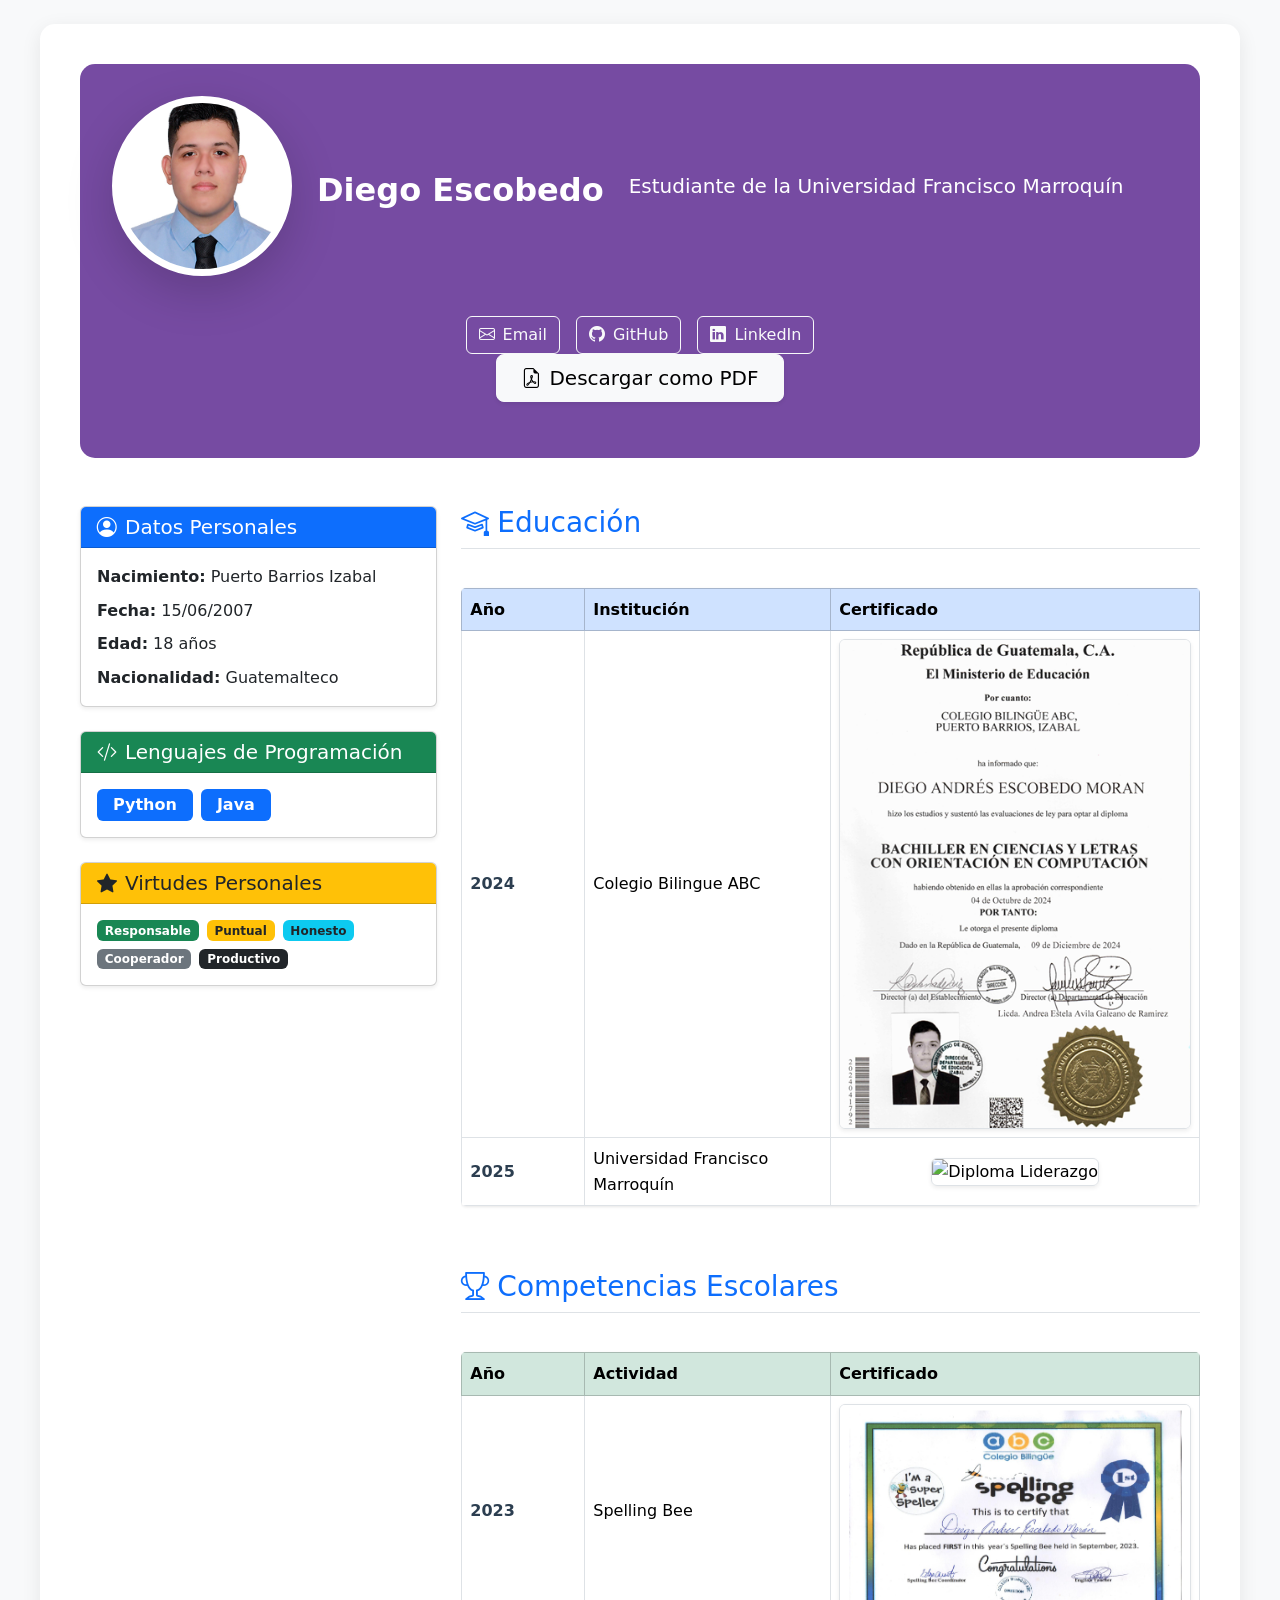
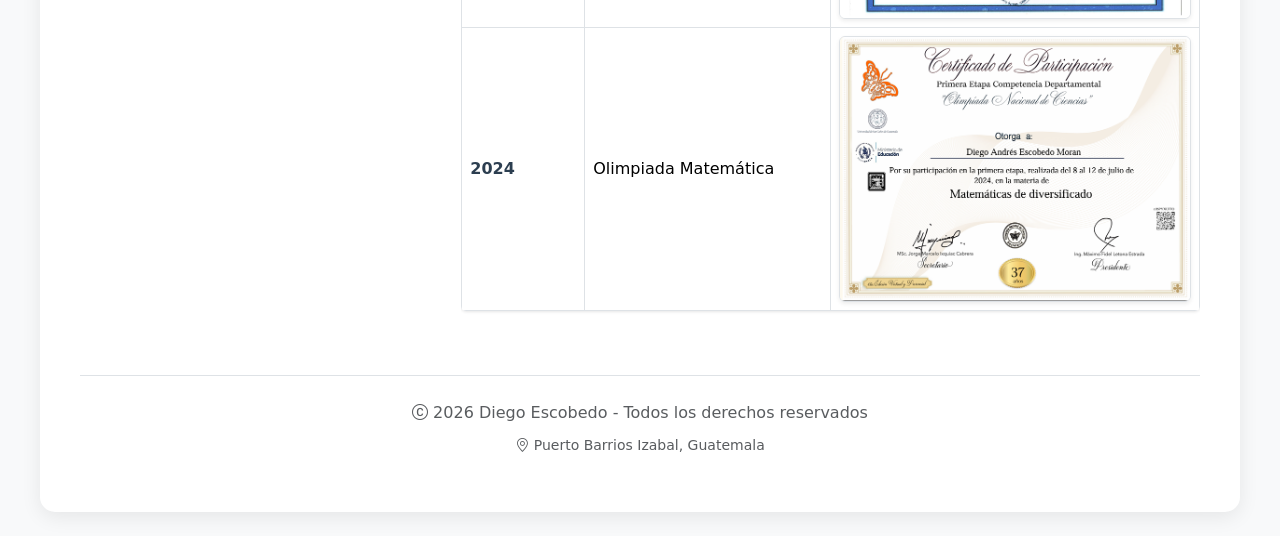
==== index.html @ 965adc49 "Downolad button added" ====
<!DOCTYPE html>
<html lang="es">
<head>
    <meta charset="UTF-8">
    <meta name="viewport" content="width=device-width, initial-scale=1.0">
    <title>CV - Diego Escobedo</title>
    
    <!-- Bootstrap 5.3.3 CSS -->
    <link href="https://cdn.jsdelivr.net/npm/bootstrap@5.3.3/dist/css/bootstrap.min.css" rel="stylesheet">
    <link rel="stylesheet" href="https://cdn.jsdelivr.net/npm/bootstrap-icons@1.11.1/font/bootstrap-icons.css">
    <link rel="stylesheet" href="css/styles.css">
</head>
<body class="py-4">
    <div class="container py-4">
        <header class="cv-header text-white mb-5">
            <div class="profile text-center mb-4">
                <img src="img/Diego Escobedo.jpg" alt="Foto de Diego Escobedo" 
                     class="profile-img img-thumbnail rounded-circle border border-3 border-white shadow-lg mb-3">
                <h1 class="display-5 fw-bold">Diego Escobedo</h1>
                <p class="lead">Estudiante de la Universidad Francisco Marroquín</p>
            </div>

            <!-- Menú de Contacto -->
            <nav class="contact-nav d-flex justify-content-center flex-wrap gap-3">
                <a href="mailto:diego.escobedo@ufm.edu" class="btn btn-outline-light">
                    <i class="bi bi-envelope me-2"></i>Email
                </a>
                <a href="https://github.com/Diego-Escobedo123" target="_blank" class="btn btn-outline-light">
                    <i class="bi bi-github me-2"></i>GitHub
                </a>
                <a href="https://www.linkedin.com/" target="_blank" class="btn btn-outline-light">
                    <i class="bi bi-linkedin me-2"></i>LinkedIn
                </a>
            </nav>

            <!-- PDF Download Button -->
        <div class="text-center mb-4">
            <button class="btn btn-light btn-lg px-4 shadow-sm" id="downloadPdf">
                <i class="bi bi-file-earmark-pdf me-2"></i>Descargar como PDF
            </button>
        </div>
        </header>

        <main class="row g-4">
            <aside class="col-lg-4">
                <div class="card shadow-sm mb-4">
                    <div class="card-header bg-primary text-white">
                        <h3 class="card-title h5 mb-0">
                            <i class="bi bi-person-circle me-2"></i>Datos Personales
                        </h3>
                    </div>
                    <div class="card-body">
                        <ul class="list-unstyled mb-0">
                            <li class="mb-2"><strong>Nacimiento:</strong> Puerto Barrios Izabal</li>
                            <li class="mb-2"><strong>Fecha:</strong> 15/06/2007</li>
                            <li class="mb-2"><strong>Edad:</strong> 18 años</li>
                            <li><strong>Nacionalidad:</strong> Guatemalteco</li>
                        </ul>
                    </div>
                </div>

                <!-- Tarjetas de Habilidades -->
                <div class="card shadow-sm mb-4">
                    <div class="card-header bg-success text-white">
                        <h3 class="card-title h5 mb-0">
                            <i class="bi bi-code-slash me-2"></i>Lenguajes de Programación
                        </h3>
                    </div>
                    <div class="card-body">
                        <div class="d-flex flex-wrap gap-2">
                            <span class="badge bg-primary py-2 px-3 fs-6">Python</span>
                            <span class="badge bg-primary py-2 px-3 fs-6">Java</span>
                        </div>
                    </div>
                </div>

                <!-- Tarjetas de Virtudes -->
                <div class="card shadow-sm">
                    <div class="card-header bg-warning text-dark">
                        <h3 class="card-title h5 mb-0">
                            <i class="bi bi-star-fill me-2"></i>Virtudes Personales
                        </h3>
                    </div>
                    <div class="card-body">
                        <div class="d-flex flex-wrap gap-2">
                            <span class="badge bg-success">Responsable</span>
                            <span class="badge bg-warning text-dark">Puntual</span>
                            <span class="badge bg-info text-dark">Honesto</span>
                            <span class="badge bg-secondary">Cooperador</span>
                            <span class="badge bg-dark">Productivo</span>
                        </div>
                    </div>
                </div>
            </aside>

            <div class="col-lg-8">
                <!-- Sección de Educación -->
                <section class="education mb-5">
                    <h2 class="h3 mb-4 text-primary border-bottom pb-2">
                        <i class="bi bi-mortarboard me-2"></i>Educación
                    </h2>
                    
                    <div class="table-responsive">
                        <table class="table table-hover table-bordered align-middle">
                            <thead class="table-primary">
                                <tr>
                                    <th scope="col" class="col-2">Año</th>
                                    <th scope="col" class="col-4">Institución</th>
                                    <th scope="col" class="col-6">Certificado</th>
                                </tr>
                            </thead>
                            <tbody>
                                <tr>
                                    <td class="fw-bold">2024</td>
                                    <td>Colegio Bilingue ABC</td>
                                    <td class="text-center">
                                        <img src="img/TituloColegio.png" alt="Título Bachillerato" 
                                             class="certificate-img img-fluid rounded shadow-sm border">
                                    </td>
                                </tr>
                                <tr>
                                    <td class="fw-bold">2025</td>
                                    <td>Universidad Francisco Marroquín</td>
                                    <td class="text-center">
                                        <img src="img/Diplomaliderazgo.png" alt="Diploma Liderazgo" 
                                             class="certificate-img img-fluid rounded shadow-sm border">
                                    </td>
                                </tr>
                            </tbody>
                        </table>
                    </div>
                </section>

                <!-- Sección de Competencias -->
                <section class="competences">
                    <h2 class="h3 mb-4 text-primary border-bottom pb-2">
                        <i class="bi bi-trophy me-2"></i>Competencias Escolares
                    </h2>
                    
                    <div class="table-responsive">
                        <table class="table table-hover table-bordered align-middle">
                            <thead class="table-success">
                                <tr>
                                    <th scope="col" class="col-2">Año</th>
                                    <th scope="col" class="col-4">Actividad</th>
                                    <th scope="col" class="col-6">Certificado</th>
                                </tr>
                            </thead>
                            <tbody>
                                <tr>
                                    <td class="fw-bold">2023</td>
                                    <td>Spelling Bee</td>
                                    <td class="text-center">
                                        <img src="img/spellingbee.png" alt="Certificado Spelling Bee" 
                                             class="certificate-img img-fluid rounded shadow-sm border">
                                    </td>
                                </tr>
                                <tr>
                                    <td class="fw-bold">2024</td>
                                    <td>Olimpiada Matemática</td>
                                    <td class="text-center">
                                        <img src="img/olimpiadamatematica.png" alt="Certificado Olimpiada" 
                                             class="certificate-img img-fluid rounded shadow-sm border">
                                    </td>
                                </tr>
                            </tbody>
                        </table>
                    </div>
                </section>
            </div>
        </main>

        <!-- Pie de página -->
        <footer class="footer mt-5 pt-4 border-top">
            <div class="text-center">
                <p class="text-muted mb-2">
                    <i class="bi bi-c-circle"></i> 2026 Diego Escobedo - Todos los derechos reservados
                </p>
                <p class="text-muted small">
                    <i class="bi bi-geo-alt"></i> Puerto Barrios Izabal, Guatemala
                </p>
            </div>
        </footer>
    </div>

    <script src="https://cdn.jsdelivr.net/npm/bootstrap@5.3.3/dist/js/bootstrap.bundle.min.js"></script>
</body>
</html>
---- css/styles.css ----
/* Estilos iniciales */

* {
    margin: 0;
    padding: 0;
    box-sizing: border-box;
}

body {
    font-family: 'Segoe UI', system-ui, -apple-system, sans-serif;
    line-height: 1.6;
    color: #333;
    background-color: #f8f9fa;
    padding: 20px;
}

.container {
    max-width: 1200px;
    margin: 0 auto;
    background: white;
    border-radius: 15px;
    padding: 40px !important;
    box-shadow: 0 5px 20px rgba(0,0,0,0.08);
}

/* Cabecera */
.cv-header {
    background: linear-gradient(135deg, #667eea, 0%, #764ba2 100%);
    border-radius: 15px;
    padding: 2rem;
    margin-bottom: 2rem;
    text-align: center;
}

.profile-img {
    width: 180px;
    height: 180px;
    object-fit: cover;
    object-position: center;
}

/* Secciones */
.section {
    margin-bottom: 30px;
    padding: 20px;
    background: #f9f9f9;
    border-radius: 5px;
}

.section h2 {
    color: #2c3e50;
    margin-bottom: 15px;
    padding-bottom: 10px;
    border-bottom: 2px solid #3498db;
}

/* Listas */
.section ul {
    list-style-position: inside;
    padding-left: 10px;
}

.section li {
    margin-bottom: 8px;
    padding-left: 10px;
}

/* Tablas */
table {
    width: 100%;
    border-collapse: collapse;
    margin-top: 15px;
}

th, td {
    padding: 12px;
    text-align: left;
    border-bottom: 1px solid #ddd;
}

td:first-child {
    font-weight: bold;
    color: #2c3e50;
}

.certificate {
    max-width: 200px;
    height: auto;
    border-radius: 5px;
    border: 1px solid #ddd;
}

/* Pie de página */
.footer {
    text-align: center;
    margin-top: 40px;
    padding-top: 20px;
    border-top: 2px solid #3498db;
    color: #666;
}

/* Estilos de elementos HTML */

.main-content {
    margin: 30px 0;
}

.sidebar {
    margin-bottom: 30px;
}

.personal-info li strong {
    color: #2c3e50;
    min-width: 120px;
    display: inline-block;
}

.skills ul, .virtues ul {
    display: flex;
    flex-wrap: wrap;
    gap: 10px;
}

.skills li, .virtues li {
    background: #3498db;
    color: white;
    padding: 8px 15px;
    border-radius: 20px;
    list-style: none;
}

.education table, .competences table {
    background: white;
    border-radius: 5px;
    overflow: hidden;
    box-shadow: 0 1px 3px rgba(0,0,0,0.1);
}

.education tr, .competences tr {
    transition: background 0.3s;
}

.education tr:hover, .competences tr:hover {
    background: #f0f8ff;
}

/* Uso de Flexbox en la cabecera para el contacto */

.header {
    display: flex;
    flex-direction: column;
    align-items: center;
}

.main-content {
    display: grid;
    grid-template-columns: 1fr;
    gap: 30px;
}

.contact-nav {
    display: flex;
    flex-direction: row;
    justify-content: center;
    align-items: center;
    flex-wrap: wrap;
}

.footer {
    display: flex;
    justify-content: center;
    align-items: center;
}

@media (min-width: 1024px) {
    .main-content {
        grid-template-columns: 1fr 2fr;
        gap: 40px;
    }

    .sidebar {
        display: flex;
        flex-direction: column;
        gap: 25px;
    }
}

/* Diseño responsivo móvil */

@media (max-width: 480px) {
    body {
        padding: 10px;
    }

    .container {
        padding: 15px;
    }

    .profile img {
        width: 120px;
        height: 120px;
    }

    .profile h1 {
        font-size: 24px;
    }

    .contact-nav {
        flex-direction: column;
        gap: 10px;
        width: 100%;
    }

    .contact-nav a {
        width: 100%;
        text-align: center;
    }

    .section {
        padding: 15px;
    }

    table {
        display: block;
        overflow-x: auto;
    }

    th, td {
        padding: 8px;
        font-size: 14px;
    }

    .certificate {
        max-width: 120px;
    }

    .skills ul, .virtues ul {
        justify-content: center;
    }
}

/* Diseño responsivo en tablets */

@media (min-width: 481px) and (max-width: 768px) {
    .container {
        padding: 25px;
    }

    .main-content {
        grid-template-columns: 1fr;
        gap: 25px;
    }

    .profile {
        display: flex;
        align-items: center;
        justify-content: center;
        gap: 20px;
        text-align: left;
    }

    .profile img {
        width: 120px;
        height: 120px;
        margin-bottom: 0;
    }

    .contact-nav {
        padding: 12px 15px;
    }

    .section {
        padding: 25px;
    }

    .certificate {
        max-width: 180px;
    }
}

/* Diseño de escritorio responsivo */
@media (min-width: 1024px) {
    body {
        padding: 40px;
    }
    
    .container {
        padding: 40px;
    }
    
    .header {
        flex-direction: row;
        justify-content: space-between;
        align-items: center;
        text-align: left;
    }
    
    .profile {
        display: flex;
        align-items: center;
        gap: 25px;
        margin-bottom: 0;
    }
    
    .profile h1 {
        font-size: 32px;
    }
    
    .main-content {
        grid-template-columns: 1fr 2fr;
        gap: 40px;
    }
    
    .contact-nav {
        justify-content: flex-end;
    }
    
    .section {
        padding: 30px;
    }
    
    .certificate {
        max-width: 250px;
        transition: transform 0.3s;
    }
    
    .certificate:hover {
        transform: scale(1.05);
    }
    
    .education table, .competences table {
        width: 100%;
    }
    
    th, td {
        padding: 15px;
    }
}
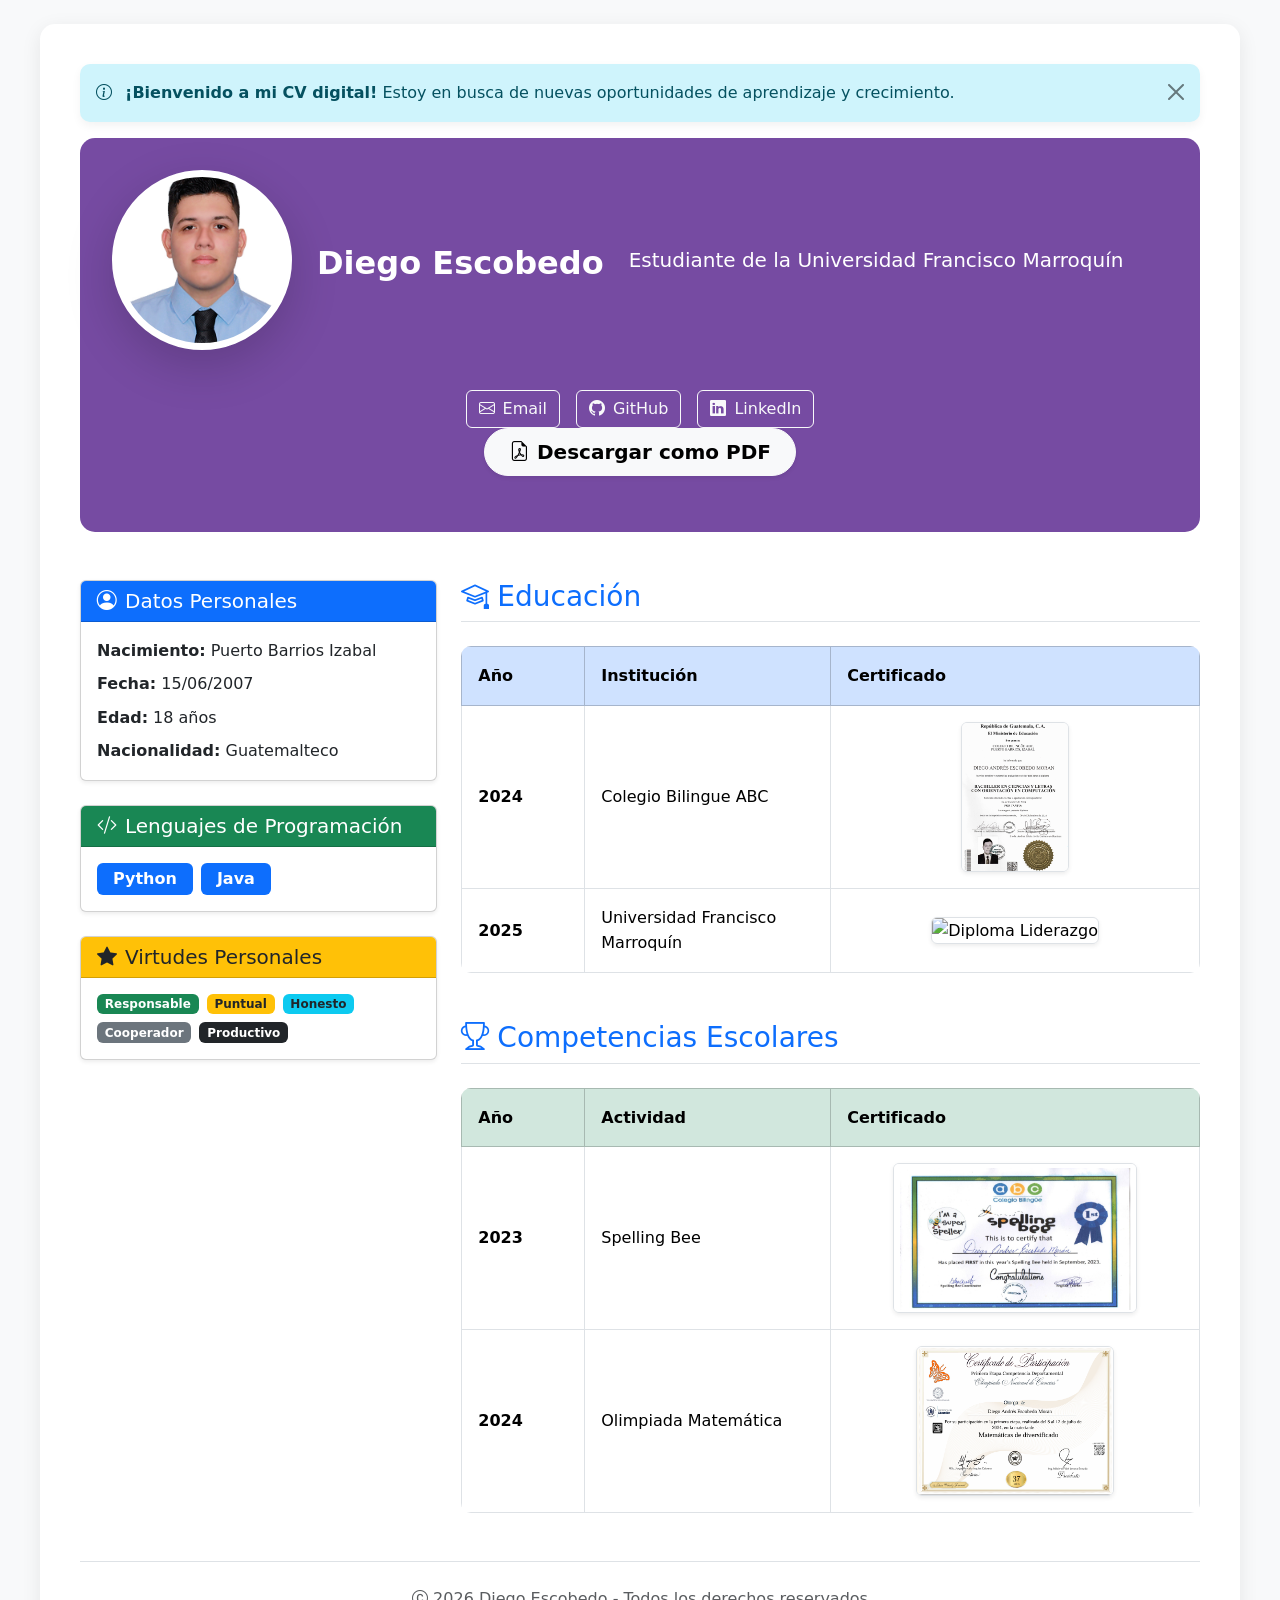
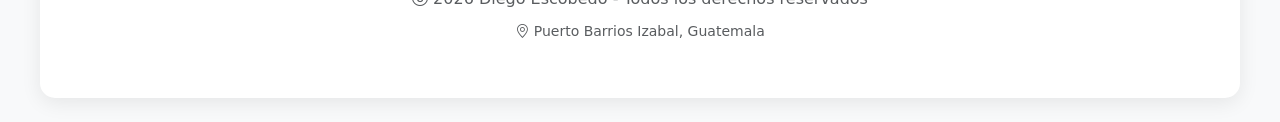
==== commit eeb6e7a0: "Bootstrap tables" ====
--- a/index.html
+++ b/index.html
@@ -12,6 +12,11 @@
 </head>
 <body class="py-4">
     <div class="container py-4">
+    <div class="alert alert-info alert-dismissible fade show" role="alert">
+        <i class="bi bi-info-circle me-2"></i>
+        <strong>¡Bienvenido a mi CV digital!</strong> Estoy en busca de nuevas oportunidades de aprendizaje y crecimiento.
+        <button type="button" class="btn-close" data-bs-dismiss="alert"></button>
+    </div>
         <header class="cv-header text-white mb-5">
             <div class="profile text-center mb-4">
                 <img src="img/Diego Escobedo.jpg" alt="Foto de Diego Escobedo" 
--- a/css/styles.css
+++ b/css/styles.css
@@ -39,6 +39,24 @@
     object-position: center;
 }
 
+/* Botón de descarga PDF */
+#downloadPdf {
+    border-radius: 30px;
+    font-weight: 600;
+    transition: all 0.3s ease;
+}
+
+#downloadPdf:hover {
+    transform: translateY(-2px);
+    box-shadow: 0 8px 15px rgba(0,0,0,0.1);
+}
+
+.alert {
+    border-radius: 10px;
+    border: none;
+    box-shadow: 0 4px 10px rgba(0,0,0,0.05);
+}
+
 /* Secciones */
 .section {
     margin-bottom: 30px;
@@ -66,28 +84,42 @@
 }
 
 /* Tablas */
-table {
-    width: 100%;
-    border-collapse: collapse;
-    margin-top: 15px;
-}
-
-th, td {
-    padding: 12px;
-    text-align: left;
-    border-bottom: 1px solid #ddd;
-}
-
-td:first-child {
-    font-weight: bold;
-    color: #2c3e50;
-}
-
-.certificate {
-    max-width: 200px;
+.table-responsive {
+    border-radius: 10px;
+    overflow: hidden;
+}
+
+.table {
+    margin-bottom: 0;
+}
+
+.table th {
+    font-weight: 600;
+    padding: 1rem;
+}
+
+.table td {
+    padding: 1rem;
+    vertical-align: middle;
+}
+
+.table-hover tbody tr:hover {
+    background-color: rgba(0, 123, 255, 0.05);
+}
+
+/* Certificados */
+.certificate-img {
+    max-width: 100%;
     height: auto;
-    border-radius: 5px;
-    border: 1px solid #ddd;
+    max-height: 150px;
+    border-radius: 8px;
+    box-shadow: 0 3px 10px rgba(0,0,0,0.1);
+    border: 1px solid #dee2e6 !important;
+    transition: transform 0.3s ease;
+}
+
+.certificate-img:hover {
+    transform: scale(1.03);
 }
 
 /* Pie de página */
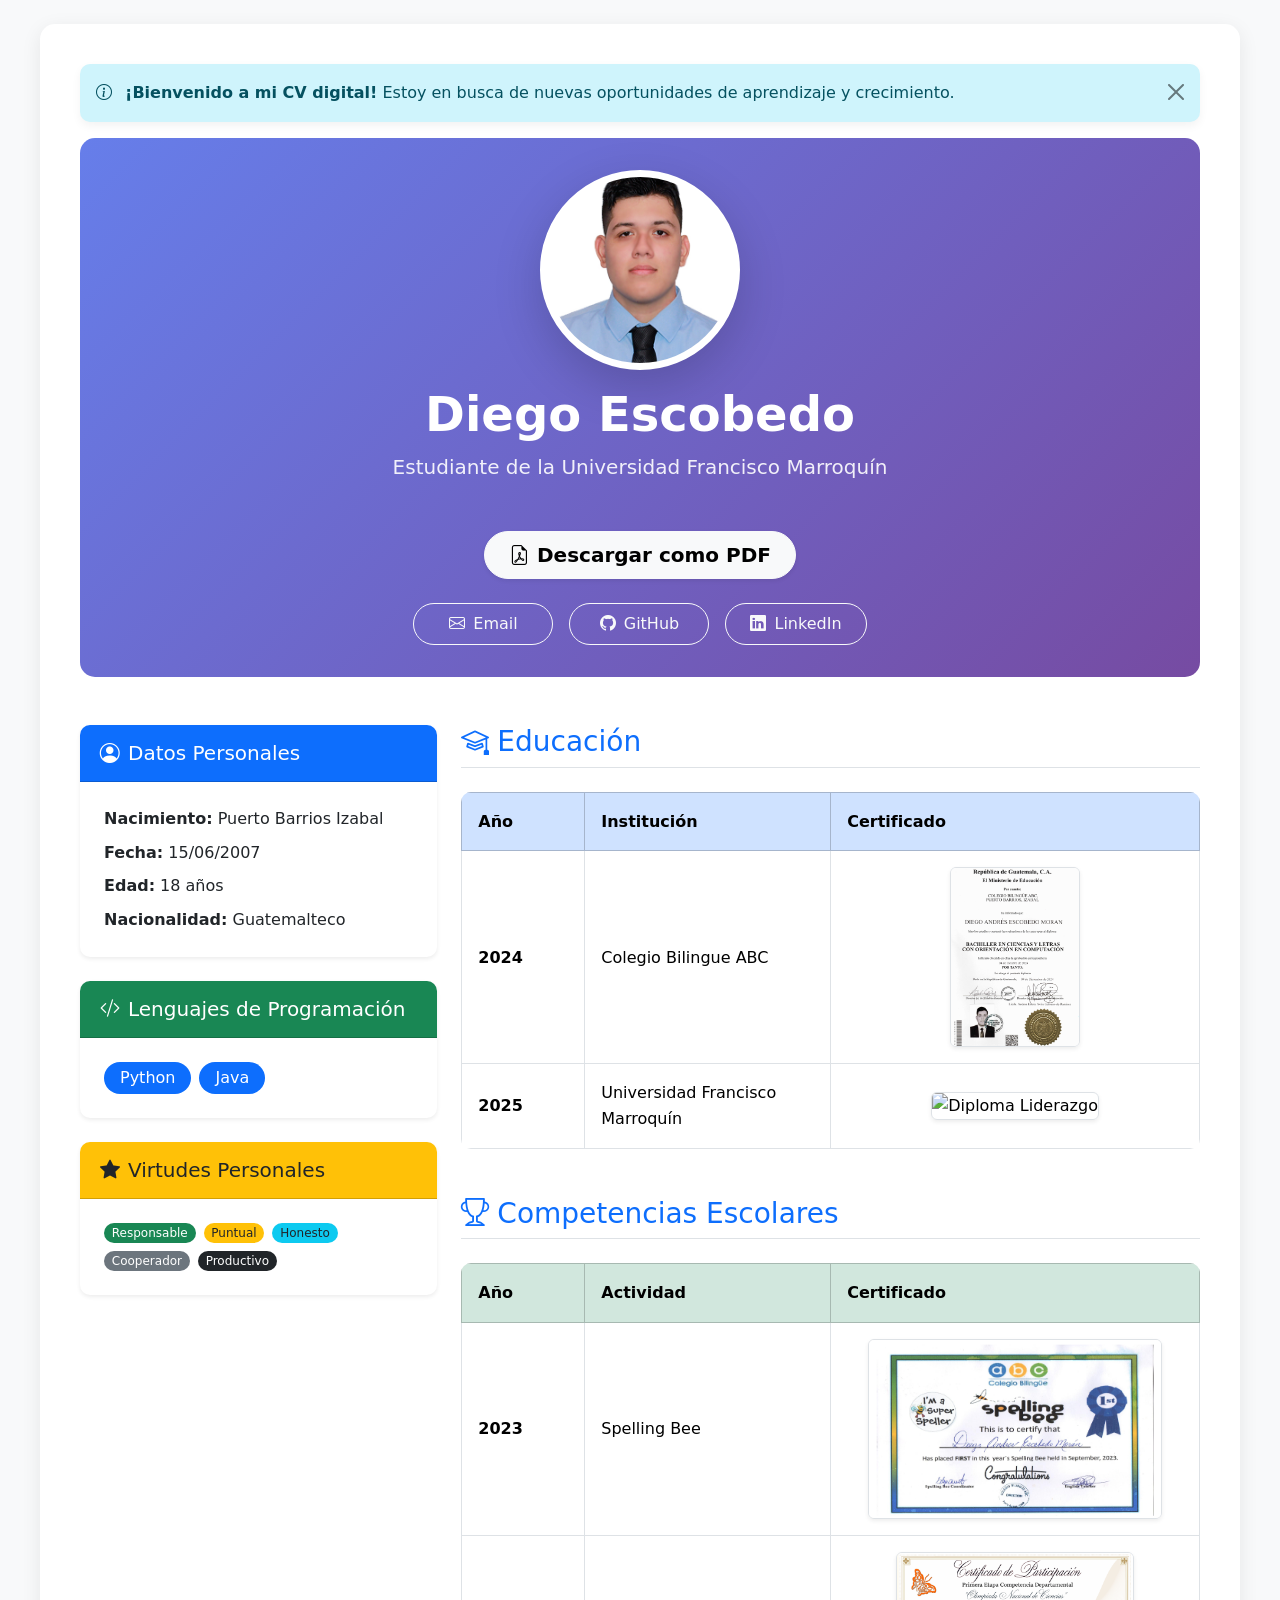
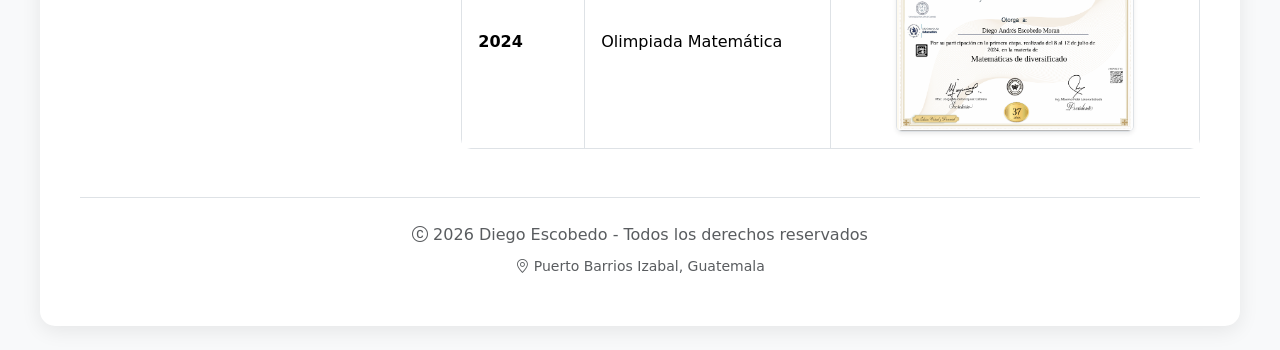
==== commit 40fef9fa: "Cards and Badges" ====
--- a/index.html
+++ b/index.html
@@ -12,11 +12,12 @@
 </head>
 <body class="py-4">
     <div class="container py-4">
-    <div class="alert alert-info alert-dismissible fade show" role="alert">
-        <i class="bi bi-info-circle me-2"></i>
-        <strong>¡Bienvenido a mi CV digital!</strong> Estoy en busca de nuevas oportunidades de aprendizaje y crecimiento.
-        <button type="button" class="btn-close" data-bs-dismiss="alert"></button>
-    </div>
+        <div class="alert alert-info alert-dismissible fade show" role="alert">
+            <i class="bi bi-info-circle me-2"></i>
+            <strong>¡Bienvenido a mi CV digital!</strong> Estoy en busca de nuevas oportunidades de aprendizaje y crecimiento.
+            <button type="button" class="btn-close" data-bs-dismiss="alert"></button>
+        </div>
+
         <header class="cv-header text-white mb-5">
             <div class="profile text-center mb-4">
                 <img src="img/Diego Escobedo.jpg" alt="Foto de Diego Escobedo" 
@@ -25,7 +26,13 @@
                 <p class="lead">Estudiante de la Universidad Francisco Marroquín</p>
             </div>
 
-            <!-- Menú de Contacto -->
+            <div class="text-center mb-4">
+                <button class="btn btn-light btn-lg px-4 shadow-sm" id="downloadPdf">
+                    <i class="bi bi-file-earmark-pdf me-2"></i>Descargar como PDF
+                </button>
+            </div>
+
+            <!-- Menú de contacto -->
             <nav class="contact-nav d-flex justify-content-center flex-wrap gap-3">
                 <a href="mailto:diego.escobedo@ufm.edu" class="btn btn-outline-light">
                     <i class="bi bi-envelope me-2"></i>Email
@@ -37,13 +44,6 @@
                     <i class="bi bi-linkedin me-2"></i>LinkedIn
                 </a>
             </nav>
-
-            <!-- PDF Download Button -->
-        <div class="text-center mb-4">
-            <button class="btn btn-light btn-lg px-4 shadow-sm" id="downloadPdf">
-                <i class="bi bi-file-earmark-pdf me-2"></i>Descargar como PDF
-            </button>
-        </div>
         </header>
 
         <main class="row g-4">
@@ -64,7 +64,7 @@
                     </div>
                 </div>
 
-                <!-- Tarjetas de Habilidades -->
+                <!-- Tarjetas de habilidades -->
                 <div class="card shadow-sm mb-4">
                     <div class="card-header bg-success text-white">
                         <h3 class="card-title h5 mb-0">
@@ -79,7 +79,7 @@
                     </div>
                 </div>
 
-                <!-- Tarjetas de Virtudes -->
+                <!-- Tarjetas de virtudes -->
                 <div class="card shadow-sm">
                     <div class="card-header bg-warning text-dark">
                         <h3 class="card-title h5 mb-0">
@@ -99,7 +99,6 @@
             </aside>
 
             <div class="col-lg-8">
-                <!-- Sección de Educación -->
                 <section class="education mb-5">
                     <h2 class="h3 mb-4 text-primary border-bottom pb-2">
                         <i class="bi bi-mortarboard me-2"></i>Educación
@@ -175,7 +174,7 @@
             </div>
         </main>
 
-        <!-- Pie de página -->
+        <!-- Footer -->
         <footer class="footer mt-5 pt-4 border-top">
             <div class="text-center">
                 <p class="text-muted mb-2">
@@ -187,7 +186,5 @@
             </div>
         </footer>
     </div>
-
-    <script src="https://cdn.jsdelivr.net/npm/bootstrap@5.3.3/dist/js/bootstrap.bundle.min.js"></script>
 </body>
 </html>
--- a/css/styles.css
+++ b/css/styles.css
@@ -1,5 +1,3 @@
-/* Estilos iniciales */
-
 * {
     margin: 0;
     padding: 0;
@@ -23,9 +21,9 @@
     box-shadow: 0 5px 20px rgba(0,0,0,0.08);
 }
 
-/* Cabecera */
+/* Cabecera y perfil */
 .cv-header {
-    background: linear-gradient(135deg, #667eea, 0%, #764ba2 100%);
+    background: linear-gradient(135deg, #667eea 0%, #764ba2 100%);
     border-radius: 15px;
     padding: 2rem;
     margin-bottom: 2rem;
@@ -39,72 +37,25 @@
     object-position: center;
 }
 
-/* Botón de descarga PDF */
-#downloadPdf {
-    border-radius: 30px;
-    font-weight: 600;
+/* Componentes de tarjetas */
+.card {
+    border: none;
+    border-radius: 10px;
     transition: all 0.3s ease;
 }
 
-#downloadPdf:hover {
-    transform: translateY(-2px);
-    box-shadow: 0 8px 15px rgba(0,0,0,0.1);
-}
-
-.alert {
-    border-radius: 10px;
-    border: none;
-    box-shadow: 0 4px 10px rgba(0,0,0,0.05);
-}
-
-/* Secciones */
-.section {
-    margin-bottom: 30px;
-    padding: 20px;
-    background: #f9f9f9;
-    border-radius: 5px;
-}
-
-.section h2 {
-    color: #2c3e50;
-    margin-bottom: 15px;
-    padding-bottom: 10px;
-    border-bottom: 2px solid #3498db;
-}
-
-/* Listas */
-.section ul {
-    list-style-position: inside;
-    padding-left: 10px;
-}
-
-.section li {
-    margin-bottom: 8px;
-    padding-left: 10px;
-}
-
-/* Tablas */
-.table-responsive {
-    border-radius: 10px;
-    overflow: hidden;
-}
-
-.table {
-    margin-bottom: 0;
-}
-
-.table th {
-    font-weight: 600;
-    padding: 1rem;
-}
-
-.table td {
-    padding: 1rem;
-    vertical-align: middle;
-}
-
-.table-hover tbody tr:hover {
-    background-color: rgba(0, 123, 255, 0.05);
+.card:hover {
+    transform: translateY(-5px);
+    box-shadow: 0 10px 20px rgba(0,0,0,0.1) !important;
+}
+
+.card-header {
+    border-radius: 10px 10px 0 0 !important;
+    padding: 1rem 1.25rem;
+}
+
+.card-body {
+    padding: 1.5rem;
 }
 
 /* Certificados */
@@ -122,249 +73,195 @@
     transform: scale(1.03);
 }
 
+/* Tablas */
+.table-responsive {
+    border-radius: 10px;
+    overflow: hidden;
+}
+
+.table {
+    margin-bottom: 0;
+}
+
+.table th {
+    font-weight: 600;
+    padding: 1rem;
+}
+
+.table td {
+    padding: 1rem;
+    vertical-align: middle;
+}
+
+.table-hover tbody tr:hover {
+    background-color: rgba(0, 123, 255, 0.05);
+}
+
+/* Badges */
+.badge {
+    border-radius: 20px;
+    font-weight: 500;
+    transition: all 0.2s ease;
+}
+
+.badge:hover {
+    transform: scale(1.05);
+    box-shadow: 0 4px 8px rgba(0,0,0,0.1);
+}
+
+/* Botones de contacto */
+.contact-nav .btn {
+    border-radius: 25px;
+    padding: 0.5rem 1.5rem;
+    font-weight: 500;
+    transition: all 0.3s ease;
+    min-width: 140px;
+}
+
+.contact-nav .btn:hover {
+    transform: scale(1.05);
+    box-shadow: 0 5px 15px rgba(255,255,255,0.2);
+}
+
+/* Botón de descarga PDF */
+#downloadPdf {
+    border-radius: 30px;
+    font-weight: 600;
+    transition: all 0.3s ease;
+}
+
+#downloadPdf:hover {
+    transform: translateY(-2px);
+    box-shadow: 0 8px 15px rgba(0,0,0,0.1);
+}
+
+/* Alertas */
+.alert {
+    border-radius: 10px;
+    border: none;
+    box-shadow: 0 4px 10px rgba(0,0,0,0.05);
+}
+
 /* Pie de página */
 .footer {
     text-align: center;
-    margin-top: 40px;
-    padding-top: 20px;
-    border-top: 2px solid #3498db;
+    margin-top: 60px;
+    padding-top: 30px;
+    border-top: 2px solid #e9ecef;
     color: #666;
 }
 
-/* Estilos de elementos HTML */
-
-.main-content {
-    margin: 30px 0;
-}
-
-.sidebar {
-    margin-bottom: 30px;
-}
-
-.personal-info li strong {
-    color: #2c3e50;
-    min-width: 120px;
-    display: inline-block;
-}
-
-.skills ul, .virtues ul {
-    display: flex;
-    flex-wrap: wrap;
-    gap: 10px;
-}
-
-.skills li, .virtues li {
-    background: #3498db;
-    color: white;
-    padding: 8px 15px;
-    border-radius: 20px;
-    list-style: none;
-}
-
-.education table, .competences table {
-    background: white;
-    border-radius: 5px;
-    overflow: hidden;
-    box-shadow: 0 1px 3px rgba(0,0,0,0.1);
-}
-
-.education tr, .competences tr {
-    transition: background 0.3s;
-}
-
-.education tr:hover, .competences tr:hover {
-    background: #f0f8ff;
-}
-
-/* Uso de Flexbox en la cabecera para el contacto */
-
-.header {
-    display: flex;
-    flex-direction: column;
-    align-items: center;
-}
-
-.main-content {
-    display: grid;
-    grid-template-columns: 1fr;
-    gap: 30px;
-}
-
-.contact-nav {
-    display: flex;
-    flex-direction: row;
-    justify-content: center;
-    align-items: center;
-    flex-wrap: wrap;
-}
-
-.footer {
-    display: flex;
-    justify-content: center;
-    align-items: center;
-}
-
-@media (min-width: 1024px) {
-    .main-content {
-        grid-template-columns: 1fr 2fr;
-        gap: 40px;
-    }
-
-    .sidebar {
-        display: flex;
-        flex-direction: column;
-        gap: 25px;
-    }
-}
-
-/* Diseño responsivo móvil */
-
+.footer p {
+    margin-bottom: 0.5rem;
+}
+
+.display-5 {
+    margin-bottom: 0.5rem;
+}
+
+.lead {
+    color: rgba(255, 255, 255, 0.9);
+    margin-bottom: 1.5rem;
+}
+
+.text-white-50 {
+    opacity: 0.8;
+}
+
+/* Diseño Responsivo */
+
+/* Móviles (≤480px) */
 @media (max-width: 480px) {
     body {
         padding: 10px;
     }
-
+    
     .container {
-        padding: 15px;
-    }
-
-    .profile img {
-        width: 120px;
-        height: 120px;
-    }
-
-    .profile h1 {
-        font-size: 24px;
-    }
-
+        padding: 15px !important;
+        border-radius: 10px;
+    }
+    
+    .cv-header {
+        padding: 1.5rem;
+    }
+    
+    .profile-img {
+        width: 140px;
+        height: 140px;
+    }
+    
     .contact-nav {
         flex-direction: column;
-        gap: 10px;
+        align-items: center;
+    }
+    
+    .contact-nav .btn {
         width: 100%;
-    }
-
-    .contact-nav a {
-        width: 100%;
-        text-align: center;
-    }
-
-    .section {
-        padding: 15px;
-    }
-
-    table {
-        display: block;
-        overflow-x: auto;
-    }
-
-    th, td {
-        padding: 8px;
-        font-size: 14px;
-    }
-
-    .certificate {
-        max-width: 120px;
-    }
-
-    .skills ul, .virtues ul {
-        justify-content: center;
-    }
-}
-
-/* Diseño responsivo en tablets */
-
+        max-width: 280px;
+    }
+    
+    .certificate-img {
+        max-height: 120px;
+    }
+    
+    .table th, .table td {
+        padding: 0.75rem;
+        font-size: 0.9rem;
+    }
+    
+    .card-body {
+        padding: 1.25rem;
+    }
+    
+    .badge {
+        padding: 0.4rem 0.8rem;
+        font-size: 0.9rem;
+    }
+}
+
+/* Tablets (481px - 768px) */
 @media (min-width: 481px) and (max-width: 768px) {
     .container {
-        padding: 25px;
-    }
-
-    .main-content {
-        grid-template-columns: 1fr;
-        gap: 25px;
-    }
-
-    .profile {
+        padding: 25px !important;
+    }
+    
+    .cv-header {
+        padding: 1.75rem;
+    }
+    
+    .profile-img {
+        width: 160px;
+        height: 160px;
+    }
+    
+    .contact-nav {
+        justify-content: space-around;
+    }
+    
+    .certificate-img {
+        max-height: 140px;
+    }
+}
+
+/* Desktop (≥1024px) */
+@media (min-width: 1024px) {
+    .cv-header {
         display: flex;
+        flex-direction: column;
         align-items: center;
-        justify-content: center;
-        gap: 20px;
-        text-align: left;
-    }
-
-    .profile img {
-        width: 120px;
-        height: 120px;
-        margin-bottom: 0;
-    }
-
+    }
+    
+    .profile-img {
+        width: 200px;
+        height: 200px;
+    }
+    
     .contact-nav {
-        padding: 12px 15px;
-    }
-
-    .section {
-        padding: 25px;
-    }
-
-    .certificate {
-        max-width: 180px;
-    }
-}
-
-/* Diseño de escritorio responsivo */
-@media (min-width: 1024px) {
-    body {
-        padding: 40px;
-    }
-    
-    .container {
-        padding: 40px;
-    }
-    
-    .header {
-        flex-direction: row;
-        justify-content: space-between;
-        align-items: center;
-        text-align: left;
-    }
-    
-    .profile {
-        display: flex;
-        align-items: center;
-        gap: 25px;
-        margin-bottom: 0;
-    }
-    
-    .profile h1 {
-        font-size: 32px;
-    }
-    
-    .main-content {
-        grid-template-columns: 1fr 2fr;
-        gap: 40px;
-    }
-    
-    .contact-nav {
-        justify-content: flex-end;
-    }
-    
-    .section {
-        padding: 30px;
-    }
-    
-    .certificate {
-        max-width: 250px;
-        transition: transform 0.3s;
-    }
-    
-    .certificate:hover {
-        transform: scale(1.05);
-    }
-    
-    .education table, .competences table {
         width: 100%;
-    }
-    
-    th, td {
-        padding: 15px;
+        max-width: 600px;
+    }
+    
+    .certificate-img {
+        max-height: 180px;
     }
 }
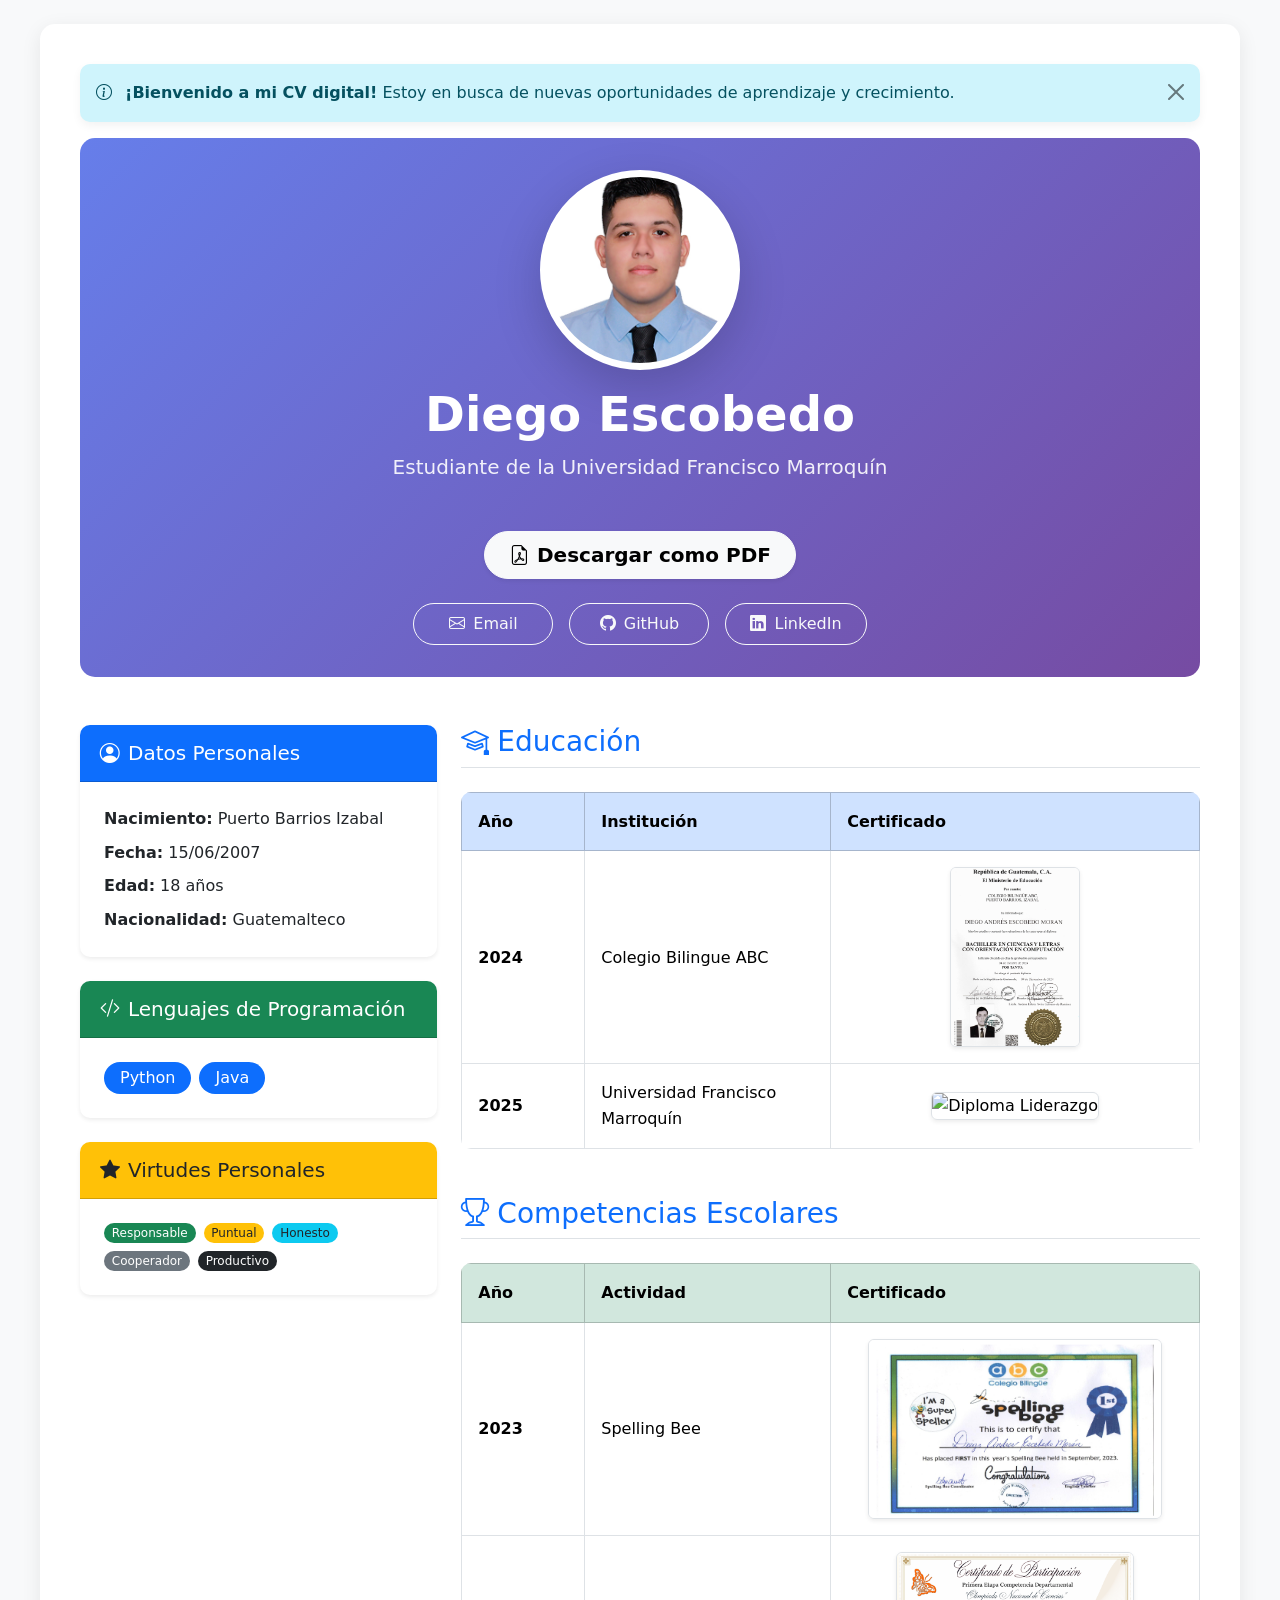
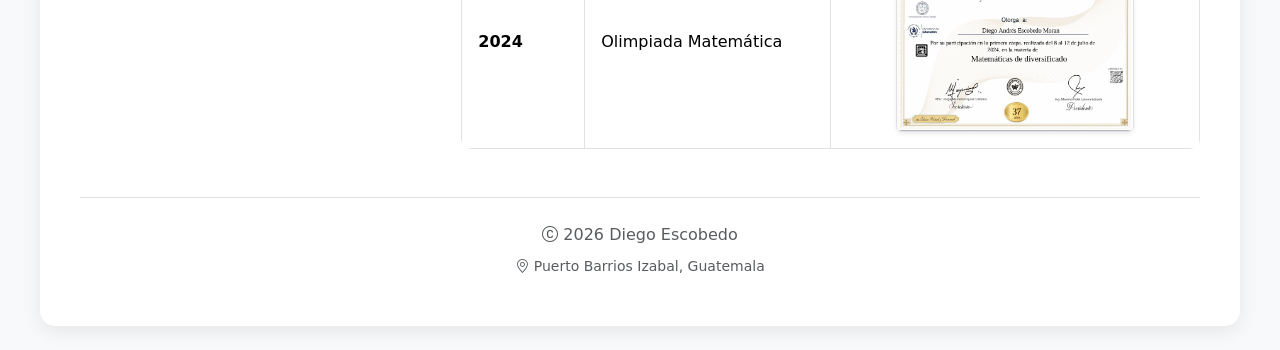
==== commit 4e08a3d1: "#1 Dynamic greeting" ====
--- a/index.html
+++ b/index.html
@@ -9,6 +9,7 @@
     <link href="https://cdn.jsdelivr.net/npm/bootstrap@5.3.3/dist/css/bootstrap.min.css" rel="stylesheet">
     <link rel="stylesheet" href="https://cdn.jsdelivr.net/npm/bootstrap-icons@1.11.1/font/bootstrap-icons.css">
     <link rel="stylesheet" href="css/styles.css">
+
 </head>
 <body class="py-4">
     <div class="container py-4">
@@ -178,7 +179,7 @@
         <footer class="footer mt-5 pt-4 border-top">
             <div class="text-center">
                 <p class="text-muted mb-2">
-                    <i class="bi bi-c-circle"></i> 2026 Diego Escobedo - Todos los derechos reservados
+                    <i class="bi bi-c-circle"></i> 2026 Diego Escobedo
                 </p>
                 <p class="text-muted small">
                     <i class="bi bi-geo-alt"></i> Puerto Barrios Izabal, Guatemala
@@ -186,5 +187,8 @@
             </div>
         </footer>
     </div>
+
+    <script src="js/script.js"></script>
+
 </body>
 </html>
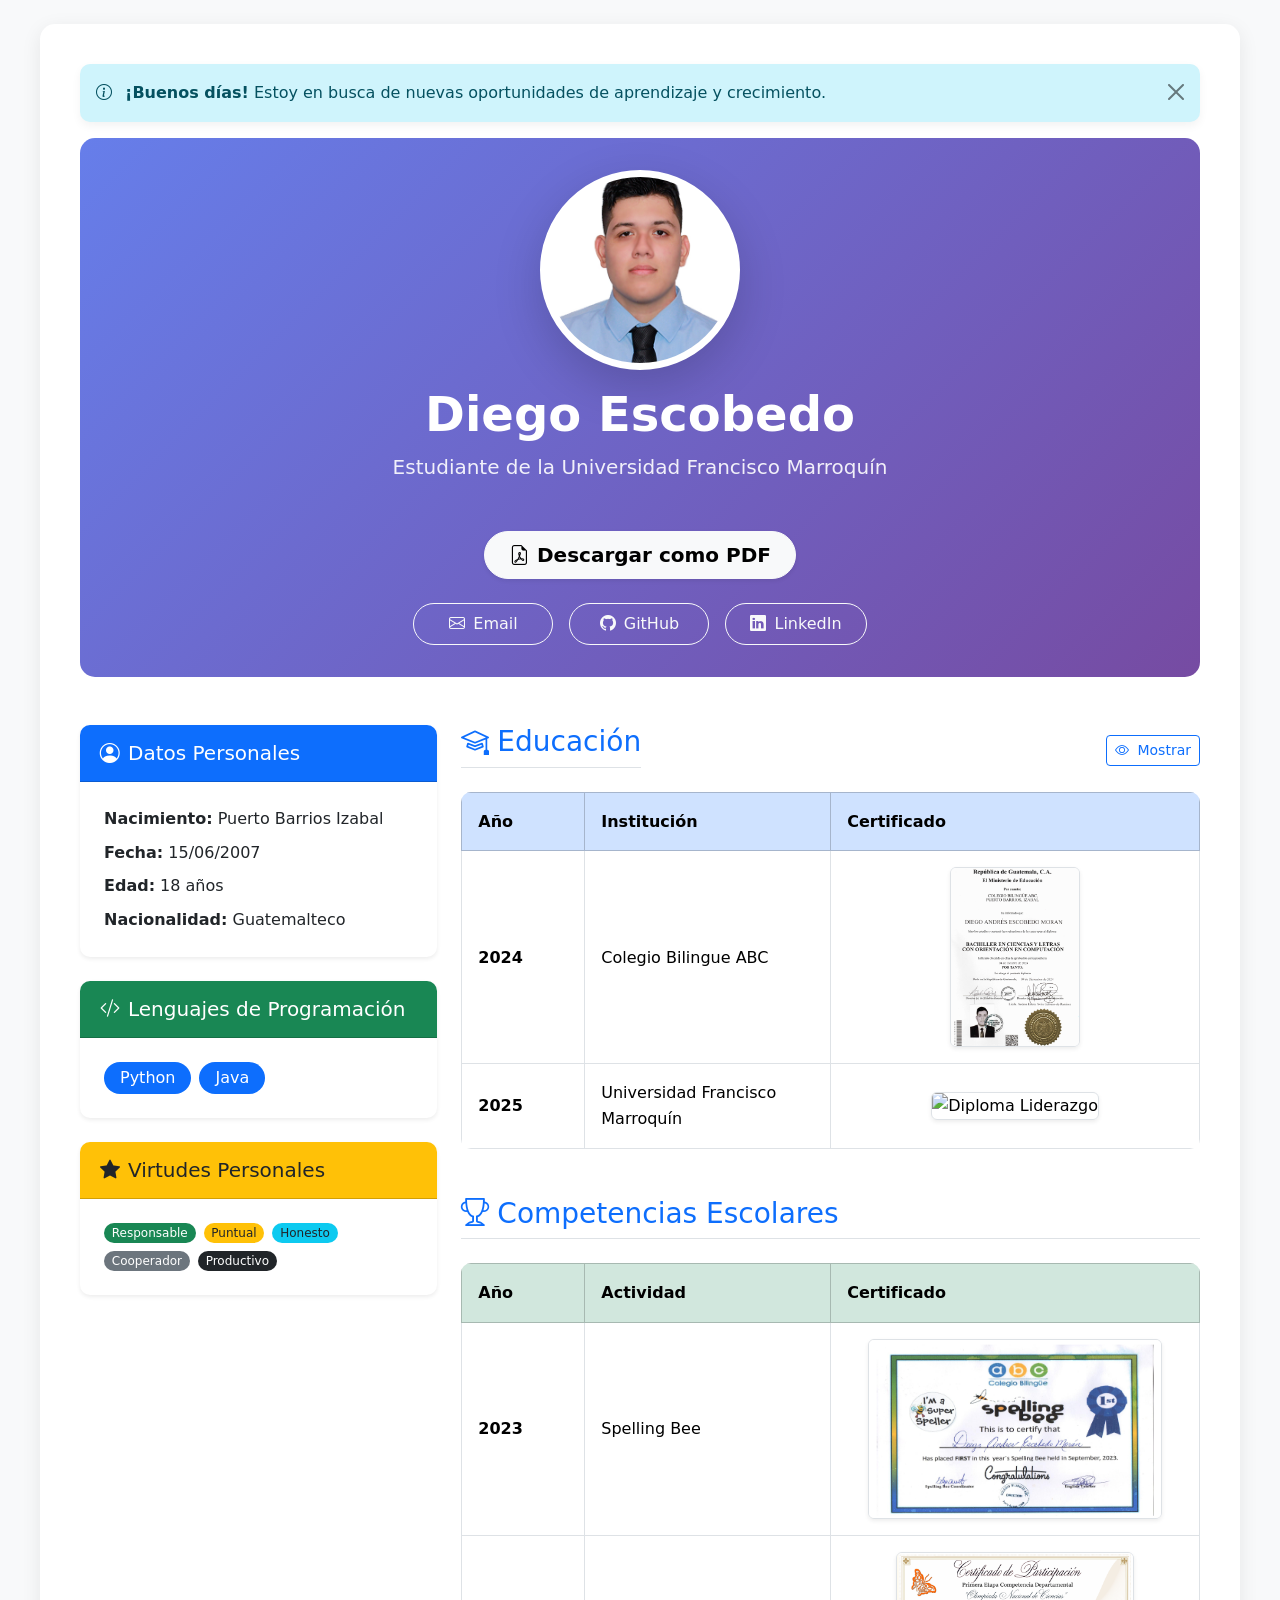
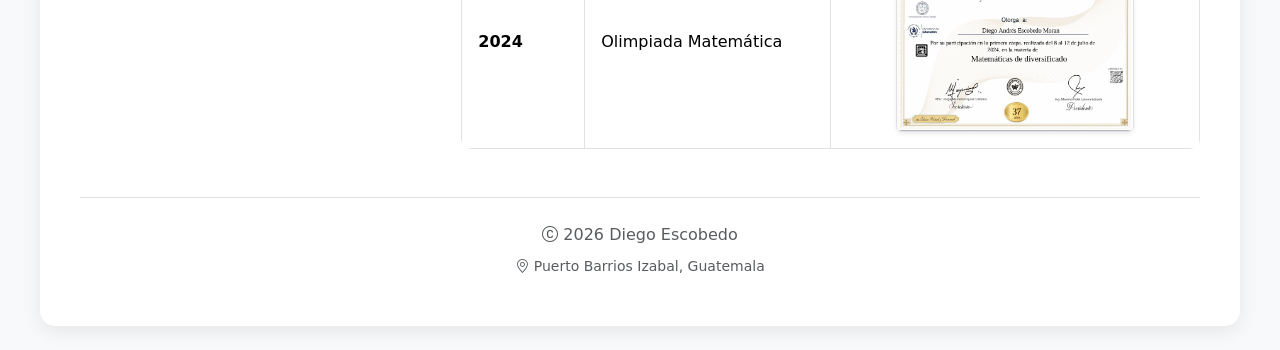
==== commit 6ceecc4d: "#2 Toggle button for education" ====
--- a/index.html
+++ b/index.html
@@ -15,7 +15,7 @@
     <div class="container py-4">
         <div class="alert alert-info alert-dismissible fade show" role="alert">
             <i class="bi bi-info-circle me-2"></i>
-            <strong>¡Bienvenido a mi CV digital!</strong> Estoy en busca de nuevas oportunidades de aprendizaje y crecimiento.
+            <strong id="greeting">¡Bienvenido a mi CV digital!</strong> Estoy en busca de nuevas oportunidades de aprendizaje y crecimiento.
             <button type="button" class="btn-close" data-bs-dismiss="alert"></button>
         </div>
 
@@ -100,41 +100,46 @@
             </aside>
 
             <div class="col-lg-8">
-                <section class="education mb-5">
-                    <h2 class="h3 mb-4 text-primary border-bottom pb-2">
-                        <i class="bi bi-mortarboard me-2"></i>Educación
-                    </h2>
-                    
-                    <div class="table-responsive">
-                        <table class="table table-hover table-bordered align-middle">
-                            <thead class="table-primary">
-                                <tr>
-                                    <th scope="col" class="col-2">Año</th>
-                                    <th scope="col" class="col-4">Institución</th>
-                                    <th scope="col" class="col-6">Certificado</th>
-                                </tr>
-                            </thead>
-                            <tbody>
-                                <tr>
-                                    <td class="fw-bold">2024</td>
-                                    <td>Colegio Bilingue ABC</td>
-                                    <td class="text-center">
-                                        <img src="img/TituloColegio.png" alt="Título Bachillerato" 
-                                             class="certificate-img img-fluid rounded shadow-sm border">
-                                    </td>
-                                </tr>
-                                <tr>
-                                    <td class="fw-bold">2025</td>
-                                    <td>Universidad Francisco Marroquín</td>
-                                    <td class="text-center">
-                                        <img src="img/Diplomaliderazgo.png" alt="Diploma Liderazgo" 
-                                             class="certificate-img img-fluid rounded shadow-sm border">
-                                    </td>
-                                </tr>
-                            </tbody>
-                        </table>
-                    </div>
-                </section>
+                <section class="education mb-5" id="educationSection">
+    <div class="d-flex justify-content-between align-items-center mb-3">
+        <h2 class="h3 text-primary border-bottom pb-2">
+            <i class="bi bi-mortarboard me-2"></i>Educación
+        </h2>
+        <button class="btn btn-outline-primary btn-sm" id="toggleEducation">
+            <i class="bi bi-eye me-2"></i>Mostrar
+        </button>
+    </div>
+    
+    <div class="table-responsive" id="educationContent">
+        <table class="table table-hover table-bordered align-middle">
+            <thead class="table-primary">
+                <tr>
+                    <th scope="col" class="col-2">Año</th>
+                    <th scope="col" class="col-4">Institución</th>
+                    <th scope="col" class="col-6">Certificado</th>
+                </tr>
+            </thead>
+            <tbody>
+                <tr>
+                    <td class="fw-bold">2024</td>
+                    <td>Colegio Bilingue ABC</td>
+                    <td class="text-center">
+                        <img src="img/TituloColegio.png" alt="Título Bachillerato" 
+                             class="certificate-img img-fluid rounded shadow-sm border">
+                    </td>
+                </tr>
+                <tr>
+                    <td class="fw-bold">2025</td>
+                    <td>Universidad Francisco Marroquín</td>
+                    <td class="text-center">
+                        <img src="img/Diplomaliderazgo.png" alt="Diploma Liderazgo" 
+                             class="certificate-img img-fluid rounded shadow-sm border">
+                    </td>
+                </tr>
+            </tbody>
+        </table>
+    </div>
+</section>
 
                 <!-- Sección de Competencias -->
                 <section class="competences">
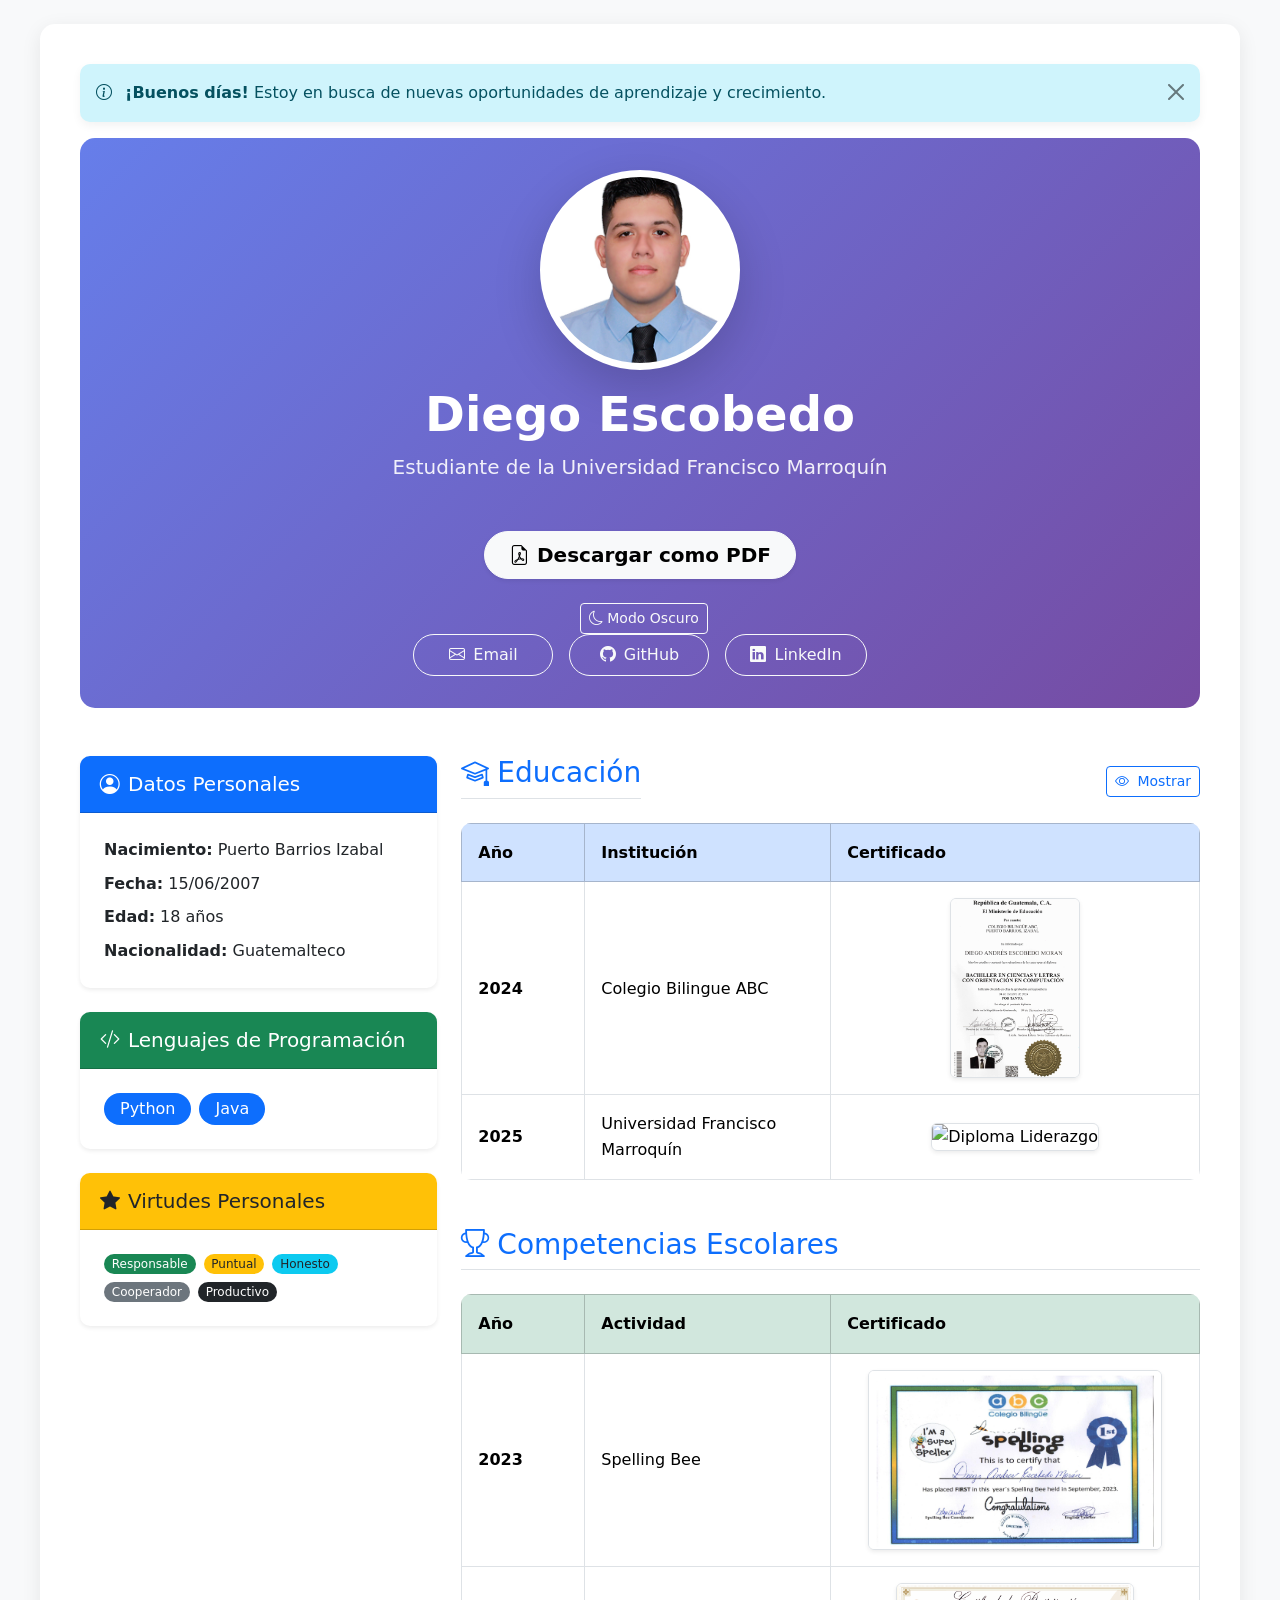
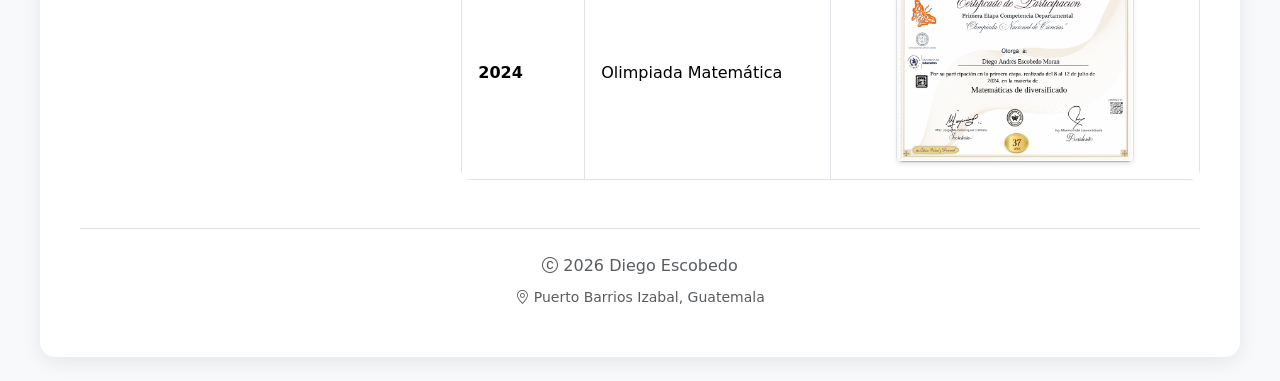
==== commit f38c6c9f: "#3 Dark light mode toggle" ====
--- a/index.html
+++ b/index.html
@@ -32,6 +32,10 @@
                     <i class="bi bi-file-earmark-pdf me-2"></i>Descargar como PDF
                 </button>
             </div>
+
+            <button id="darkModeToggle" class="btn btn-outline-light btn-sm ms-2">
+            <i class="bi bi-moon me-1"></i>Modo Oscuro
+            </button>
 
             <!-- Menú de contacto -->
             <nav class="contact-nav d-flex justify-content-center flex-wrap gap-3">
--- a/css/styles.css
+++ b/css/styles.css
@@ -168,6 +168,33 @@
     opacity: 0.8;
 }
 
+body.dark-mode {
+    background-color: #121212;
+    color: #ffffff;
+}
+
+body.dark-mode .container {
+    background-color: #1e1e1e;
+    color: #ffffff;
+}
+
+body.dark-mode .card {
+    background-color: #2d2d2d;
+    color: #ffffff;
+}
+
+body.dark-mode .card-header {
+    background-color: #3d3d3d !important;
+}
+
+body.dark-mode .table {
+    color: #ffffff;
+}
+
+body.dark-mode .table-hover tbody tr:hover {
+    background-color: #3d3d3d;
+}
+
 /* Diseño Responsivo */
 
 /* Móviles (≤480px) */
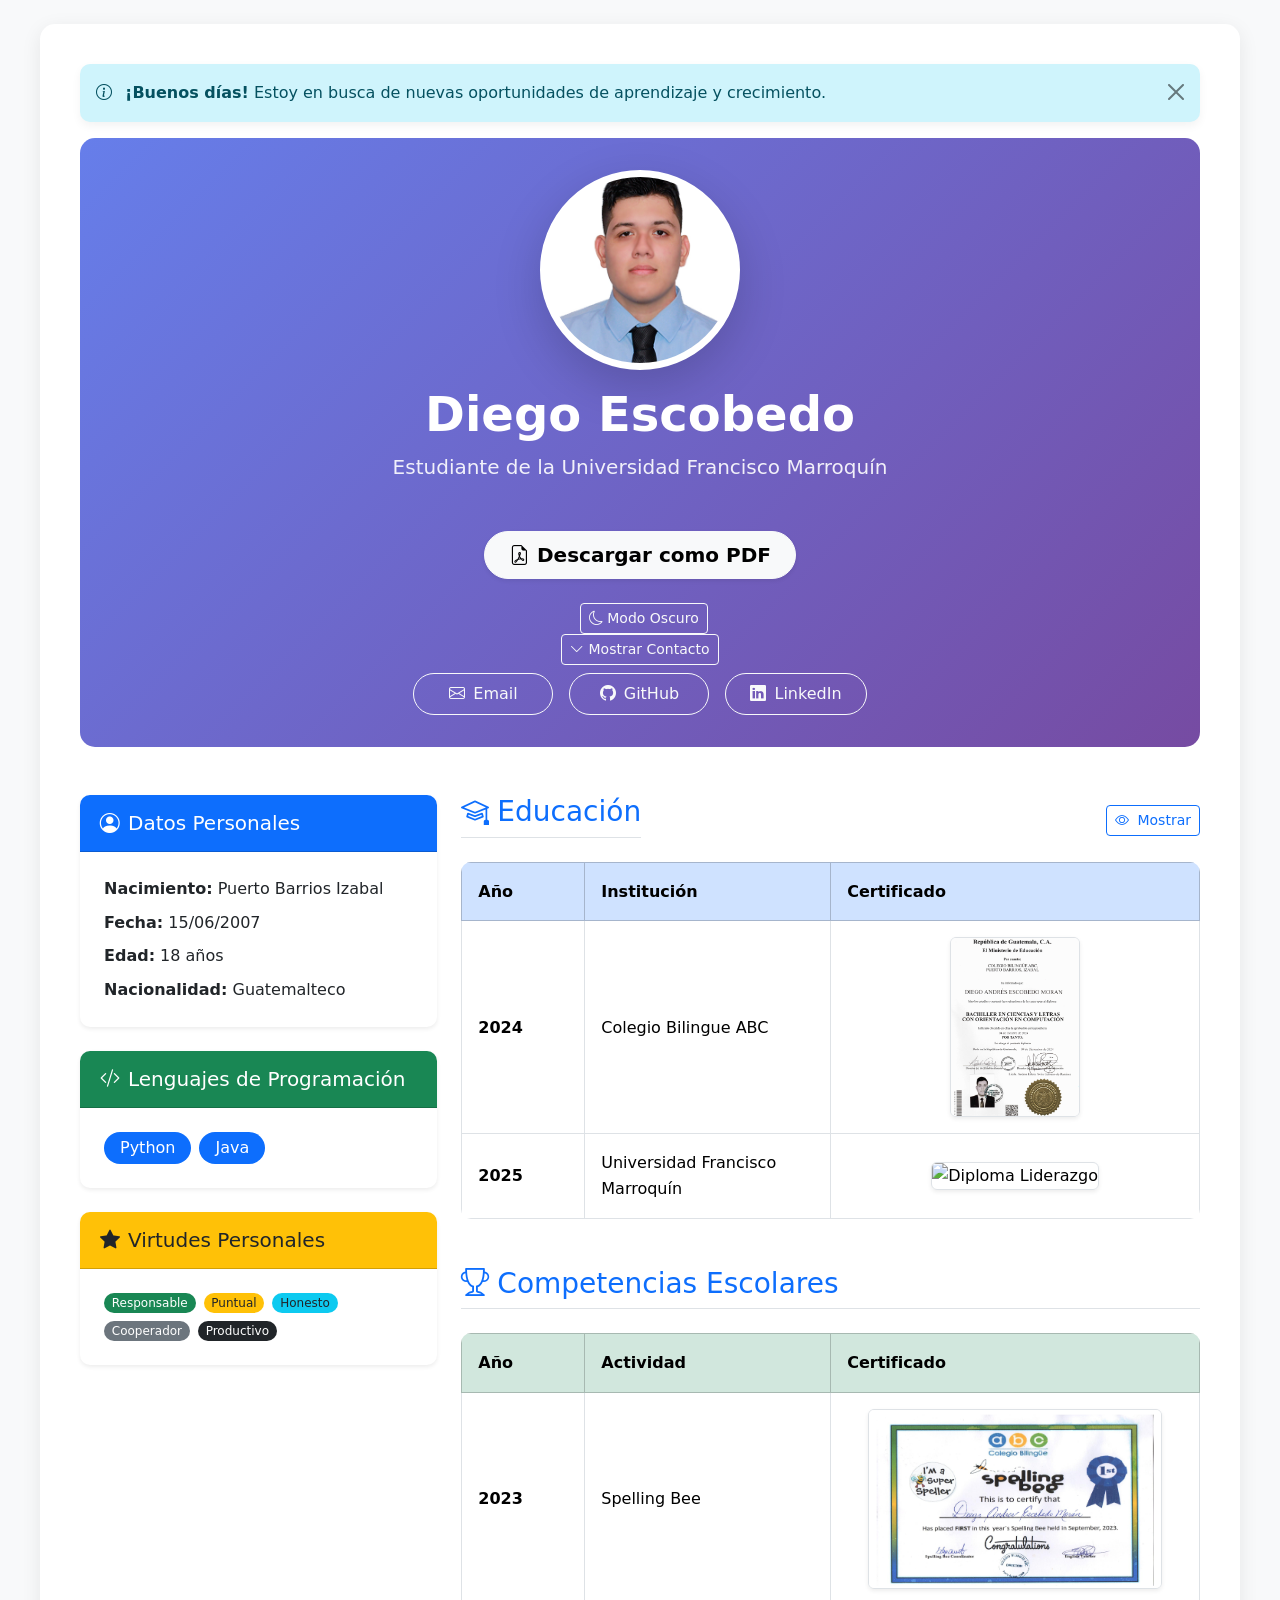
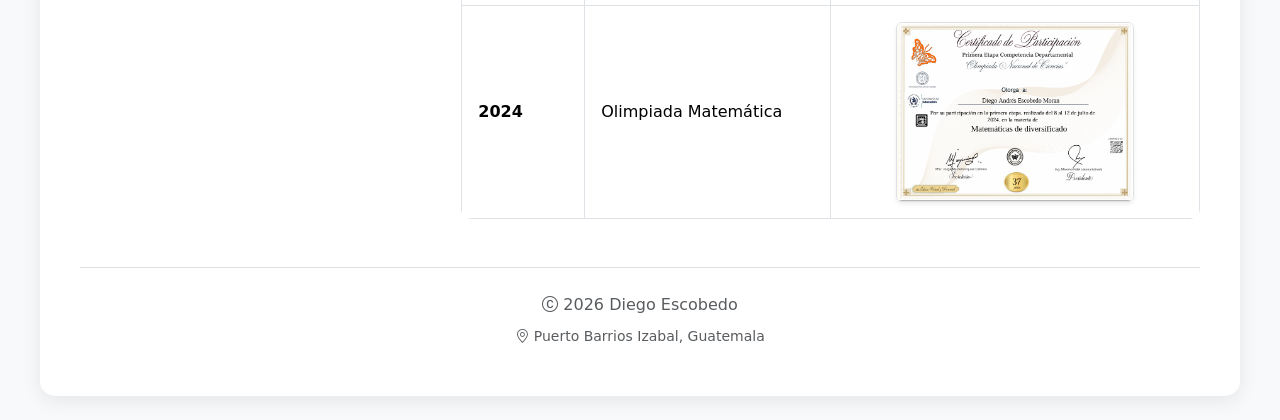
==== commit 55d65216: "#4 Toggle button for contact information" ====
--- a/index.html
+++ b/index.html
@@ -36,6 +36,12 @@
             <button id="darkModeToggle" class="btn btn-outline-light btn-sm ms-2">
             <i class="bi bi-moon me-1"></i>Modo Oscuro
             </button>
+
+            <div class="d-flex justify-content-center mb-2">
+            <button id="toggleContact" class="btn btn-outline-light btn-sm">
+            <i class="bi bi-chevron-down me-1"></i>Mostrar Contacto
+            </button>
+        </div>
 
             <!-- Menú de contacto -->
             <nav class="contact-nav d-flex justify-content-center flex-wrap gap-3">
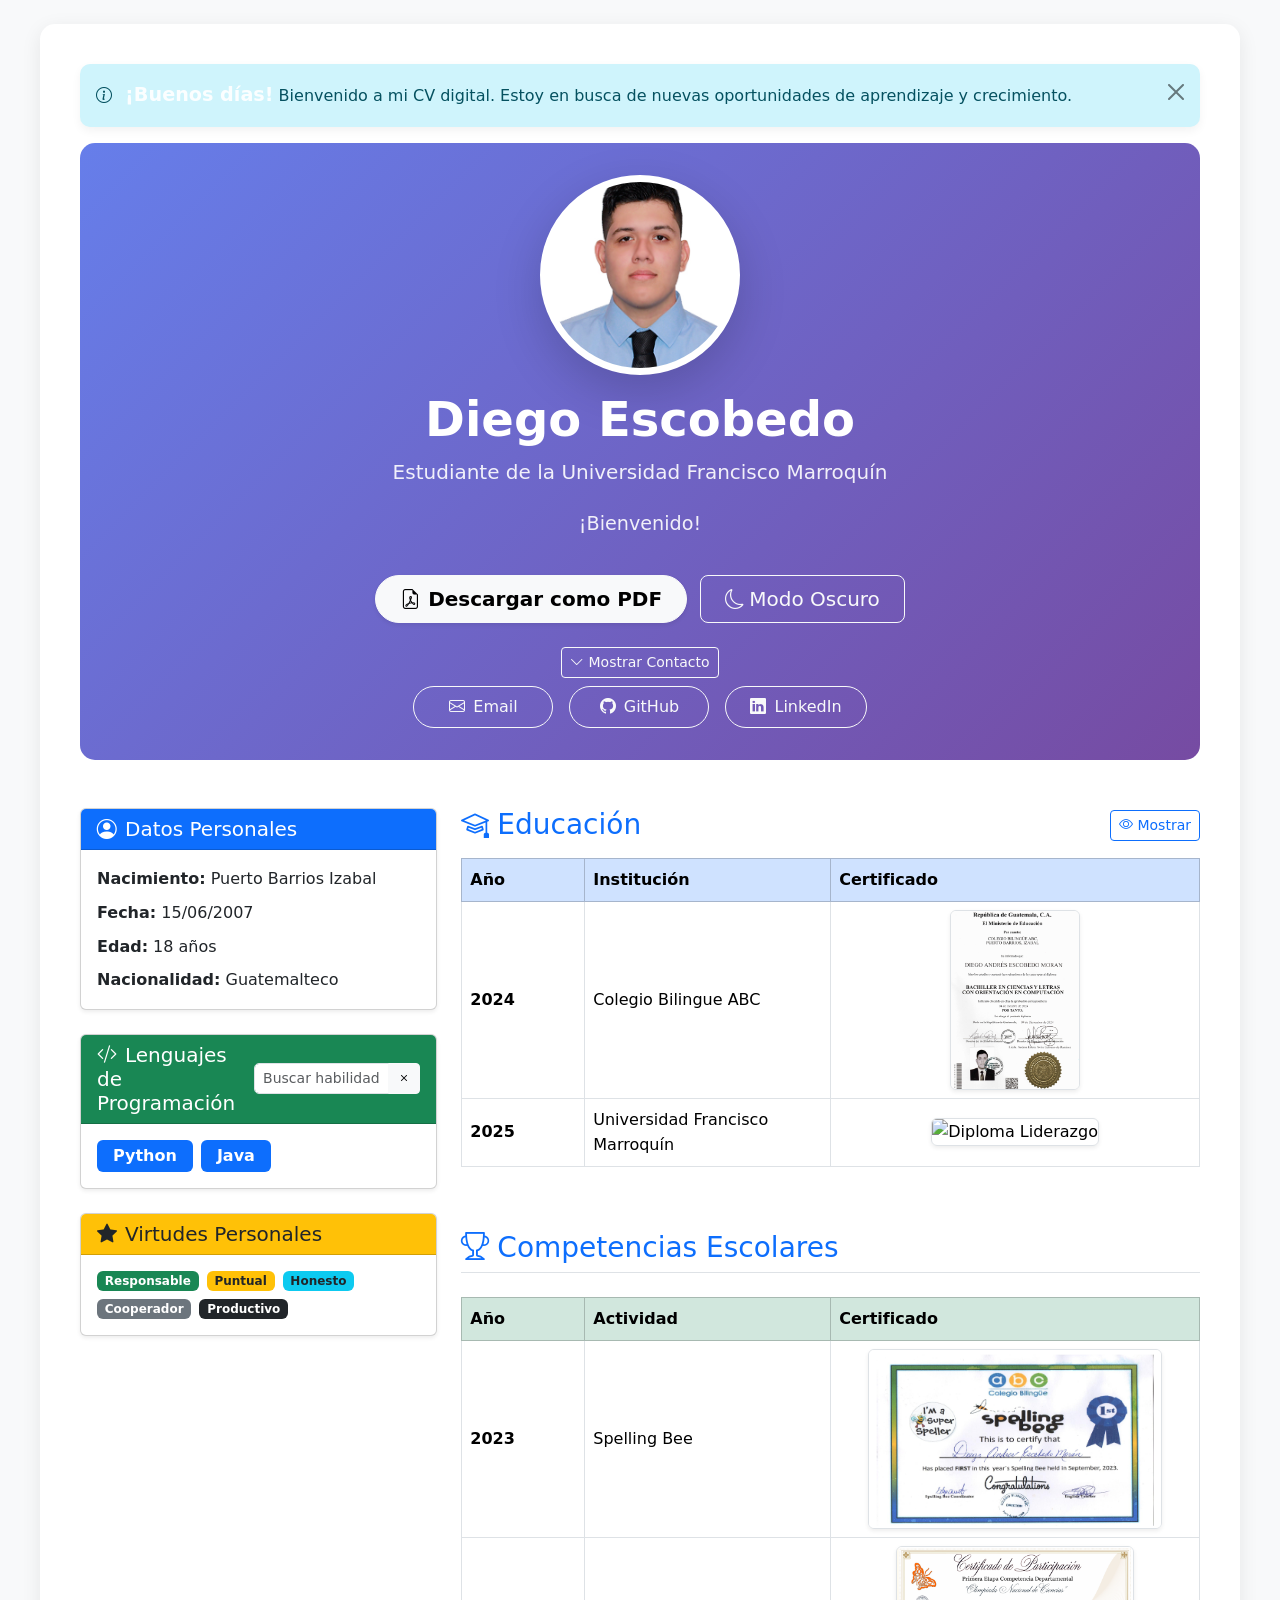
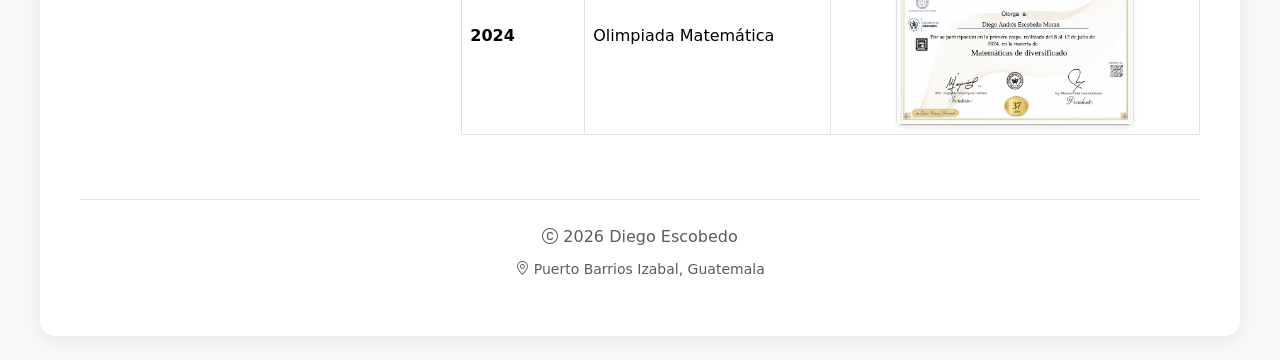
==== commit 627273b9: "#5 Skills Finder" ====
--- a/index.html
+++ b/index.html
@@ -9,39 +9,44 @@
     <link href="https://cdn.jsdelivr.net/npm/bootstrap@5.3.3/dist/css/bootstrap.min.css" rel="stylesheet">
     <link rel="stylesheet" href="https://cdn.jsdelivr.net/npm/bootstrap-icons@1.11.1/font/bootstrap-icons.css">
     <link rel="stylesheet" href="css/styles.css">
-
 </head>
 <body class="py-4">
-    <div class="container py-4">
+    <div class="container py-4" id="cv-content">
         <div class="alert alert-info alert-dismissible fade show" role="alert">
             <i class="bi bi-info-circle me-2"></i>
-            <strong id="greeting">¡Bienvenido a mi CV digital!</strong> Estoy en busca de nuevas oportunidades de aprendizaje y crecimiento.
+            <strong id="greeting"></strong> Bienvenido a mi CV digital. Estoy en busca de nuevas oportunidades de aprendizaje y crecimiento.
             <button type="button" class="btn-close" data-bs-dismiss="alert"></button>
         </div>
 
+        <!-- Cabecera de la página -->
         <header class="cv-header text-white mb-5">
             <div class="profile text-center mb-4">
                 <img src="img/Diego Escobedo.jpg" alt="Foto de Diego Escobedo" 
                      class="profile-img img-thumbnail rounded-circle border border-3 border-white shadow-lg mb-3">
                 <h1 class="display-5 fw-bold">Diego Escobedo</h1>
                 <p class="lead">Estudiante de la Universidad Francisco Marroquín</p>
+                
+                <!-- Saludo dinámico -->
+                <div class="text-center mb-3">
+                    <h3 id="greeting" class="fw-light">¡Bienvenido!</h3>
+                </div>
             </div>
 
             <div class="text-center mb-4">
                 <button class="btn btn-light btn-lg px-4 shadow-sm" id="downloadPdf">
                     <i class="bi bi-file-earmark-pdf me-2"></i>Descargar como PDF
                 </button>
-            </div>
-
-            <button id="darkModeToggle" class="btn btn-outline-light btn-sm ms-2">
-            <i class="bi bi-moon me-1"></i>Modo Oscuro
-            </button>
-
+                <button id="darkModeToggle" class="btn btn-outline-light btn-lg px-4 ms-2">
+                    <i class="bi bi-moon me-1"></i>Modo Oscuro
+                </button>
+            </div>
+
+            <!-- Botón para mostrar/ocultar información de contacto -->
             <div class="d-flex justify-content-center mb-2">
-            <button id="toggleContact" class="btn btn-outline-light btn-sm">
-            <i class="bi bi-chevron-down me-1"></i>Mostrar Contacto
-            </button>
-        </div>
+                <button id="toggleContact" class="btn btn-outline-light btn-sm">
+                    <i class="bi bi-chevron-down me-1"></i>Mostrar Contacto
+                </button>
+            </div>
 
             <!-- Menú de contacto -->
             <nav class="contact-nav d-flex justify-content-center flex-wrap gap-3">
@@ -75,22 +80,32 @@
                     </div>
                 </div>
 
-                <!-- Tarjetas de habilidades -->
+                <!-- Tarjeta de lenguajes con buscador -->
                 <div class="card shadow-sm mb-4">
                     <div class="card-header bg-success text-white">
-                        <h3 class="card-title h5 mb-0">
-                            <i class="bi bi-code-slash me-2"></i>Lenguajes de Programación
-                        </h3>
+                        <div class="d-flex justify-content-between align-items-center">
+                            <h3 class="card-title h5 mb-0">
+                                <i class="bi bi-code-slash me-2"></i>Lenguajes de Programación
+                            </h3>
+                            <div class="input-group input-group-sm">
+                                <input type="text" id="skillSearch" class="form-control" 
+                                       placeholder="Buscar habilidades..." 
+                                       aria-label="Buscar habilidades">
+                                <button class="btn btn-light" type="button" title="Limpiar búsqueda">
+                                    <i class="bi bi-x"></i>
+                                </button>
+                            </div>
+                        </div>
                     </div>
                     <div class="card-body">
-                        <div class="d-flex flex-wrap gap-2">
-                            <span class="badge bg-primary py-2 px-3 fs-6">Python</span>
-                            <span class="badge bg-primary py-2 px-3 fs-6">Java</span>
+                        <div id="skillsList" class="d-flex flex-wrap gap-2">
+                            <span class="skill-badge badge bg-primary py-2 px-3 fs-6">Python</span>
+                            <span class="skill-badge badge bg-primary py-2 px-3 fs-6">Java</span>
                         </div>
                     </div>
                 </div>
 
-                <!-- Tarjetas de virtudes -->
+                <!-- Tarjeta de virtudes -->
                 <div class="card shadow-sm">
                     <div class="card-header bg-warning text-dark">
                         <h3 class="card-title h5 mb-0">
@@ -110,46 +125,47 @@
             </aside>
 
             <div class="col-lg-8">
-                <section class="education mb-5" id="educationSection">
-    <div class="d-flex justify-content-between align-items-center mb-3">
-        <h2 class="h3 text-primary border-bottom pb-2">
-            <i class="bi bi-mortarboard me-2"></i>Educación
-        </h2>
-        <button class="btn btn-outline-primary btn-sm" id="toggleEducation">
-            <i class="bi bi-eye me-2"></i>Mostrar
-        </button>
-    </div>
-    
-    <div class="table-responsive" id="educationContent">
-        <table class="table table-hover table-bordered align-middle">
-            <thead class="table-primary">
-                <tr>
-                    <th scope="col" class="col-2">Año</th>
-                    <th scope="col" class="col-4">Institución</th>
-                    <th scope="col" class="col-6">Certificado</th>
-                </tr>
-            </thead>
-            <tbody>
-                <tr>
-                    <td class="fw-bold">2024</td>
-                    <td>Colegio Bilingue ABC</td>
-                    <td class="text-center">
-                        <img src="img/TituloColegio.png" alt="Título Bachillerato" 
-                             class="certificate-img img-fluid rounded shadow-sm border">
-                    </td>
-                </tr>
-                <tr>
-                    <td class="fw-bold">2025</td>
-                    <td>Universidad Francisco Marroquín</td>
-                    <td class="text-center">
-                        <img src="img/Diplomaliderazgo.png" alt="Diploma Liderazgo" 
-                             class="certificate-img img-fluid rounded shadow-sm border">
-                    </td>
-                </tr>
-            </tbody>
-        </table>
-    </div>
-</section>
+                <section class="education mb-5">
+                    <!-- Botón para mostrar/ocultar tabla de educación -->
+                    <div class="d-flex justify-content-between align-items-center mb-3">
+                        <h2 class="h3 text-primary mb-0">
+                            <i class="bi bi-mortarboard me-2"></i>Educación
+                        </h2>
+                        <button id="toggleEducation" class="btn btn-outline-primary btn-sm">
+                            <i class="bi bi-eye me-1"></i>Mostrar
+                        </button>
+                    </div>
+                    
+                    <div class="table-responsive">
+                        <table class="table table-hover table-bordered align-middle">
+                            <thead class="table-primary">
+                                <tr>
+                                    <th scope="col" class="col-2">Año</th>
+                                    <th scope="col" class="col-4">Institución</th>
+                                    <th scope="col" class="col-6">Certificado</th>
+                                </tr>
+                            </thead>
+                            <tbody>
+                                <tr>
+                                    <td class="fw-bold">2024</td>
+                                    <td>Colegio Bilingue ABC</td>
+                                    <td class="text-center">
+                                        <img src="img/TituloColegio.png" alt="Título Bachillerato" 
+                                             class="certificate-img img-fluid rounded shadow-sm border">
+                                    </td>
+                                </tr>
+                                <tr>
+                                    <td class="fw-bold">2025</td>
+                                    <td>Universidad Francisco Marroquín</td>
+                                    <td class="text-center">
+                                        <img src="img/Diplomaliderazgo.png" alt="Diploma Liderazgo" 
+                                             class="certificate-img img-fluid rounded shadow-sm border">
+                                    </td>
+                                </tr>
+                            </tbody>
+                        </table>
+                    </div>
+                </section>
 
                 <!-- Sección de Competencias -->
                 <section class="competences">
@@ -190,7 +206,7 @@
             </div>
         </main>
 
-        <!-- Footer -->
+        <!-- Pie de página -->
         <footer class="footer mt-5 pt-4 border-top">
             <div class="text-center">
                 <p class="text-muted mb-2">
@@ -203,7 +219,7 @@
         </footer>
     </div>
 
+    <script src="https://cdn.jsdelivr.net/npm/bootstrap@5.3.3/dist/js/bootstrap.bundle.min.js"></script>
     <script src="js/script.js"></script>
-
 </body>
 </html>
--- a/css/styles.css
+++ b/css/styles.css
@@ -37,34 +37,18 @@
     object-position: center;
 }
 
-/* Componentes de tarjetas */
-.card {
-    border: none;
-    border-radius: 10px;
-    transition: all 0.3s ease;
-}
-
-.card:hover {
-    transform: translateY(-5px);
-    box-shadow: 0 10px 20px rgba(0,0,0,0.1) !important;
-}
-
-.card-header {
-    border-radius: 10px 10px 0 0 !important;
-    padding: 1rem 1.25rem;
-}
-
-.card-body {
-    padding: 1.5rem;
-}
-
-/* Certificados */
+/* Saludo dinámico */
+#greeting {
+    color: rgba(255, 255, 255, 0.9);
+    font-size: 1.2rem;
+}
+
+/* Imágenes de certificados */
 .certificate-img {
     max-width: 100%;
     height: auto;
     max-height: 150px;
     border-radius: 8px;
-    box-shadow: 0 3px 10px rgba(0,0,0,0.1);
     border: 1px solid #dee2e6 !important;
     transition: transform 0.3s ease;
 }
@@ -73,40 +57,291 @@
     transform: scale(1.03);
 }
 
-/* Tablas */
-.table-responsive {
-    border-radius: 10px;
-    overflow: hidden;
-}
-
-.table {
-    margin-bottom: 0;
-}
-
-.table th {
-    font-weight: 600;
-    padding: 1rem;
-}
-
-.table td {
-    padding: 1rem;
-    vertical-align: middle;
-}
-
-.table-hover tbody tr:hover {
-    background-color: rgba(0, 123, 255, 0.05);
-}
-
-/* Badges */
-.badge {
-    border-radius: 20px;
-    font-weight: 500;
-    transition: all 0.2s ease;
-}
-
-.badge:hover {
-    transform: scale(1.05);
-    box-shadow: 0 4px 8px rgba(0,0,0,0.1);
+/* Pie de página */
+.footer {
+    text-align: center;
+    margin-top: 60px;
+    padding-top: 30px;
+    border-top: 2px solid #e9ecef;
+    color: #666;
+}
+
+/* Modo completo oscuro */
+body.dark-mode {
+    background-color: #121212;
+    color: #ffffff;
+}
+
+body.dark-mode .container {
+    background-color: #1e1e1e;
+    color: #ffffff;
+}
+
+body.dark-mode .card {
+    background-color: #2d2d2d;
+    color: #ffffff;
+    border-color: #444;
+}
+
+body.dark-mode .card-header {
+    background-color: #3d3d3d !important;
+    color: #ffffff;
+    border-bottom-color: #444;
+}
+
+body.dark-mode .card-body {
+    color: #ffffff;
+}
+
+body.dark-mode .card-body strong {
+    color: #ffffff;
+}
+
+body.dark-mode .card-body li {
+    color: #ffffff;
+}
+
+body.dark-mode .card-body ul {
+    color: #ffffff;
+}
+
+body.dark-mode .badge {
+    color: #ffffff !important;
+}
+
+body.dark-mode .badge.bg-success {
+    background-color: #28a745 !important;
+}
+
+body.dark-mode .badge.bg-warning {
+    background-color: #ffc107 !important;
+    color: #212529 !important;
+}
+
+body.dark-mode .badge.bg-info {
+    background-color: #17a2b8 !important;
+    color: #ffffff !important;
+}
+
+body.dark-mode .badge.bg-secondary {
+    background-color: #6c757d !important;
+    color: #ffffff !important;
+}
+
+body.dark-mode .badge.bg-dark {
+    background-color: #343a40 !important;
+    color: #ffffff !important;
+}
+
+/* Buscador en modo oscuro */
+body.dark-mode #skillSearch {
+    background-color: #495057;
+    color: #ffffff;
+    border-color: #6c757d;
+}
+
+body.dark-mode #skillSearch::placeholder {
+    color: #adb5bd;
+}
+
+body.dark-mode .input-group .btn-light {
+    background-color: #6c757d;
+    border-color: #6c757d;
+    color: #ffffff;
+}
+
+body.dark-mode .input-group .btn-light:hover {
+    background-color: #5a6268;
+}
+
+/* Tablas en modo oscuro */
+body.dark-mode .table {
+    color: #ffffff;
+    border-color: #444;
+}
+
+body.dark-mode .table th {
+    background-color: #3d3d3d;
+    border-color: #444;
+    color: #ffffff;
+}
+
+body.dark-mode .table td {
+    border-color: #444;
+    color: #ffffff;
+}
+
+body.dark-mode .table-hover tbody tr:hover {
+    background-color: #3d3d3d;
+}
+
+/* Títulos en modo oscuro */
+body.dark-mode h1,
+body.dark-mode h2,
+body.dark-mode h3,
+body.dark-mode .h3,
+body.dark-mode .text-primary {
+    color: #ffffff !important;
+}
+
+body.dark-mode .border-bottom {
+    border-bottom-color: #444 !important;
+}
+
+body.dark-mode .text-muted {
+    color: #adb5bd !important;
+}
+
+body.dark-mode .bi {
+    color: #ffffff;
+}
+
+body.dark-mode .bi-person-circle,
+body.dark-mode .bi-code-slash,
+body.dark-mode .bi-star-fill,
+body.dark-mode .bi-mortarboard,
+body.dark-mode .bi-trophy {
+    color: #ffffff;
+}
+
+body.dark-mode .alert-info {
+    background-color: #0c5460;
+    border-color: #0c5460;
+    color: #d1ecf1;
+}
+
+body.dark-mode .footer {
+    border-top-color: #444;
+    color: #adb5bd;
+}
+
+/* Diseño Responsivo */
+
+/* Móviles (≤480px) */
+@media (max-width: 480px) {
+    body {
+        padding: 10px;
+    }
+    
+    .container {
+        padding: 15px !important;
+        border-radius: 10px;
+    }
+    
+    .cv-header {
+        padding: 1.5rem;
+    }
+    
+    .profile-img {
+        width: 140px;
+        height: 140px;
+    }
+    
+    .contact-nav {
+        flex-direction: column;
+        align-items: center;
+    }
+    
+    .contact-nav .btn {
+        width: 100%;
+        max-width: 280px;
+    }
+    
+    .certificate-img {
+        max-height: 120px;
+    }
+    
+    .table th, .table td {
+        padding: 0.75rem;
+        font-size: 0.9rem;
+    }
+    
+    .card-body {
+        padding: 1.25rem;
+    }
+    
+    .badge {
+        padding: 0.4rem 0.8rem;
+        font-size: 0.9rem;
+    }
+}
+
+/* Tablets (481px - 768px) */
+@media (min-width: 481px) and (max-width: 768px) {
+    .container {
+        padding: 25px !important;
+    }
+    
+    .cv-header {
+        padding: 1.75rem;
+    }
+    
+    .profile-img {
+        width: 160px;
+        height: 160px;
+    }
+    
+    .contact-nav {
+        justify-content: space-around;
+    }
+    
+    .certificate-img {
+        max-height: 140px;
+    }
+}
+
+/* Desktop (≥1024px) */
+@media (min-width: 1024px) {
+    .cv-header {
+        display: flex;
+        flex-direction: column;
+        align-items: center;
+    }
+    
+    .profile-img {
+        width: 200px;
+        height: 200px;
+    }
+    
+    .contact-nav {
+        width: 100%;
+        max-width: 600px;
+    }
+    
+    .certificate-img {
+        max-height: 180px;
+    }
+}
+
+/* Estilos para el buscador */
+.input-group-sm {
+    max-width: 200px;
+}
+
+#skillSearch {
+    border-radius: 5px 0 0 5px;
+}
+
+#skillSearch:focus {
+    border-color: #86b7fe;
+    box-shadow: 0 0 0 0.25rem rgba(13, 110, 253, 0.25);
+}
+
+/* Animación para resultados del buscador */
+.skill-badge {
+    transition: all 0.3s ease;
+}
+
+/* Mensaje de resultados no encontrados */
+#no-results {
+    font-style: italic;
+    color: #6c757d;
+    animation: fadeIn 0.5s ease;
+}
+
+@keyframes fadeIn {
+    from { opacity: 0; }
+    to { opacity: 1; }
 }
 
 /* Botones de contacto */
@@ -120,10 +355,8 @@
 
 .contact-nav .btn:hover {
     transform: scale(1.05);
-    box-shadow: 0 5px 15px rgba(255,255,255,0.2);
-}
-
-/* Botón de descarga PDF */
+}
+
 #downloadPdf {
     border-radius: 30px;
     font-weight: 600;
@@ -135,26 +368,12 @@
     box-shadow: 0 8px 15px rgba(0,0,0,0.1);
 }
 
-/* Alertas */
 .alert {
     border-radius: 10px;
     border: none;
     box-shadow: 0 4px 10px rgba(0,0,0,0.05);
 }
 
-/* Pie de página */
-.footer {
-    text-align: center;
-    margin-top: 60px;
-    padding-top: 30px;
-    border-top: 2px solid #e9ecef;
-    color: #666;
-}
-
-.footer p {
-    margin-bottom: 0.5rem;
-}
-
 .display-5 {
     margin-bottom: 0.5rem;
 }
@@ -166,129 +385,4 @@
 
 .text-white-50 {
     opacity: 0.8;
-}
-
-body.dark-mode {
-    background-color: #121212;
-    color: #ffffff;
-}
-
-body.dark-mode .container {
-    background-color: #1e1e1e;
-    color: #ffffff;
-}
-
-body.dark-mode .card {
-    background-color: #2d2d2d;
-    color: #ffffff;
-}
-
-body.dark-mode .card-header {
-    background-color: #3d3d3d !important;
-}
-
-body.dark-mode .table {
-    color: #ffffff;
-}
-
-body.dark-mode .table-hover tbody tr:hover {
-    background-color: #3d3d3d;
-}
-
-/* Diseño Responsivo */
-
-/* Móviles (≤480px) */
-@media (max-width: 480px) {
-    body {
-        padding: 10px;
-    }
-    
-    .container {
-        padding: 15px !important;
-        border-radius: 10px;
-    }
-    
-    .cv-header {
-        padding: 1.5rem;
-    }
-    
-    .profile-img {
-        width: 140px;
-        height: 140px;
-    }
-    
-    .contact-nav {
-        flex-direction: column;
-        align-items: center;
-    }
-    
-    .contact-nav .btn {
-        width: 100%;
-        max-width: 280px;
-    }
-    
-    .certificate-img {
-        max-height: 120px;
-    }
-    
-    .table th, .table td {
-        padding: 0.75rem;
-        font-size: 0.9rem;
-    }
-    
-    .card-body {
-        padding: 1.25rem;
-    }
-    
-    .badge {
-        padding: 0.4rem 0.8rem;
-        font-size: 0.9rem;
-    }
-}
-
-/* Tablets (481px - 768px) */
-@media (min-width: 481px) and (max-width: 768px) {
-    .container {
-        padding: 25px !important;
-    }
-    
-    .cv-header {
-        padding: 1.75rem;
-    }
-    
-    .profile-img {
-        width: 160px;
-        height: 160px;
-    }
-    
-    .contact-nav {
-        justify-content: space-around;
-    }
-    
-    .certificate-img {
-        max-height: 140px;
-    }
-}
-
-/* Desktop (≥1024px) */
-@media (min-width: 1024px) {
-    .cv-header {
-        display: flex;
-        flex-direction: column;
-        align-items: center;
-    }
-    
-    .profile-img {
-        width: 200px;
-        height: 200px;
-    }
-    
-    .contact-nav {
-        width: 100%;
-        max-width: 600px;
-    }
-    
-    .certificate-img {
-        max-height: 180px;
-    }
 }
